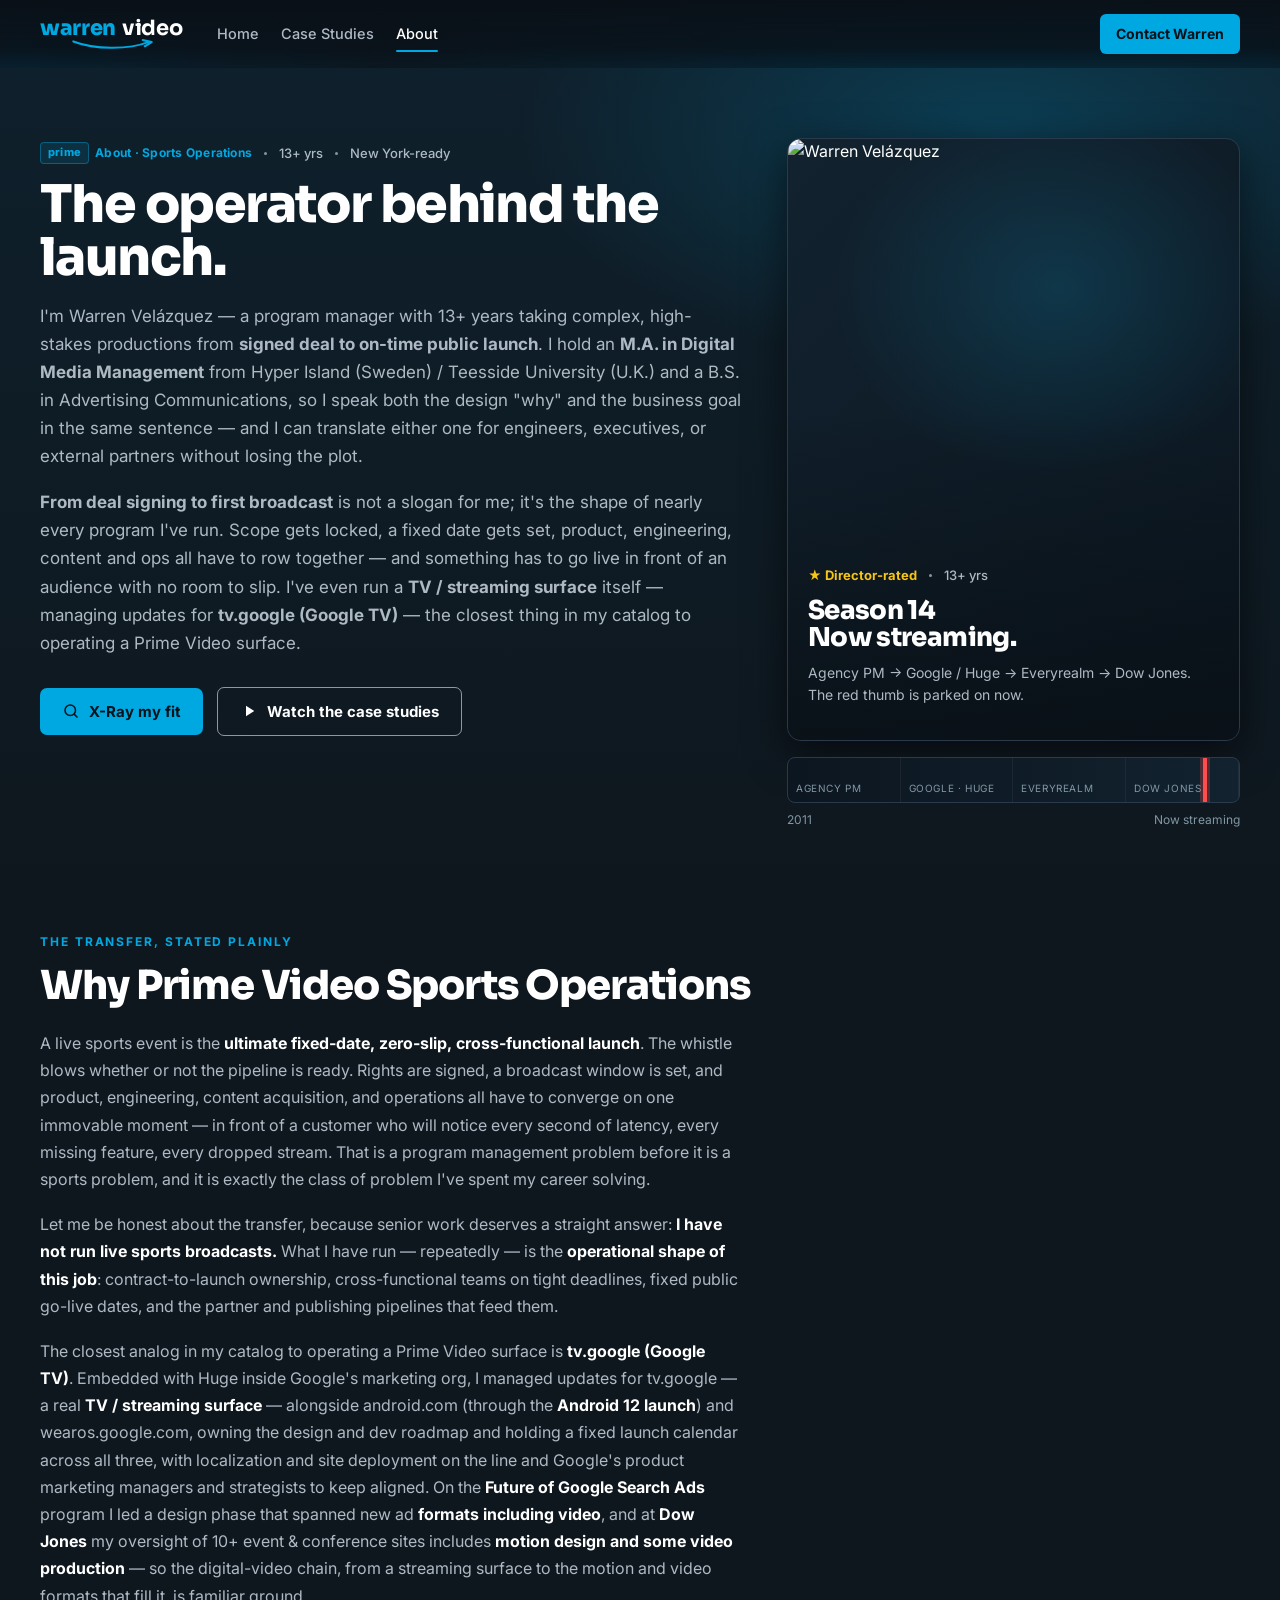
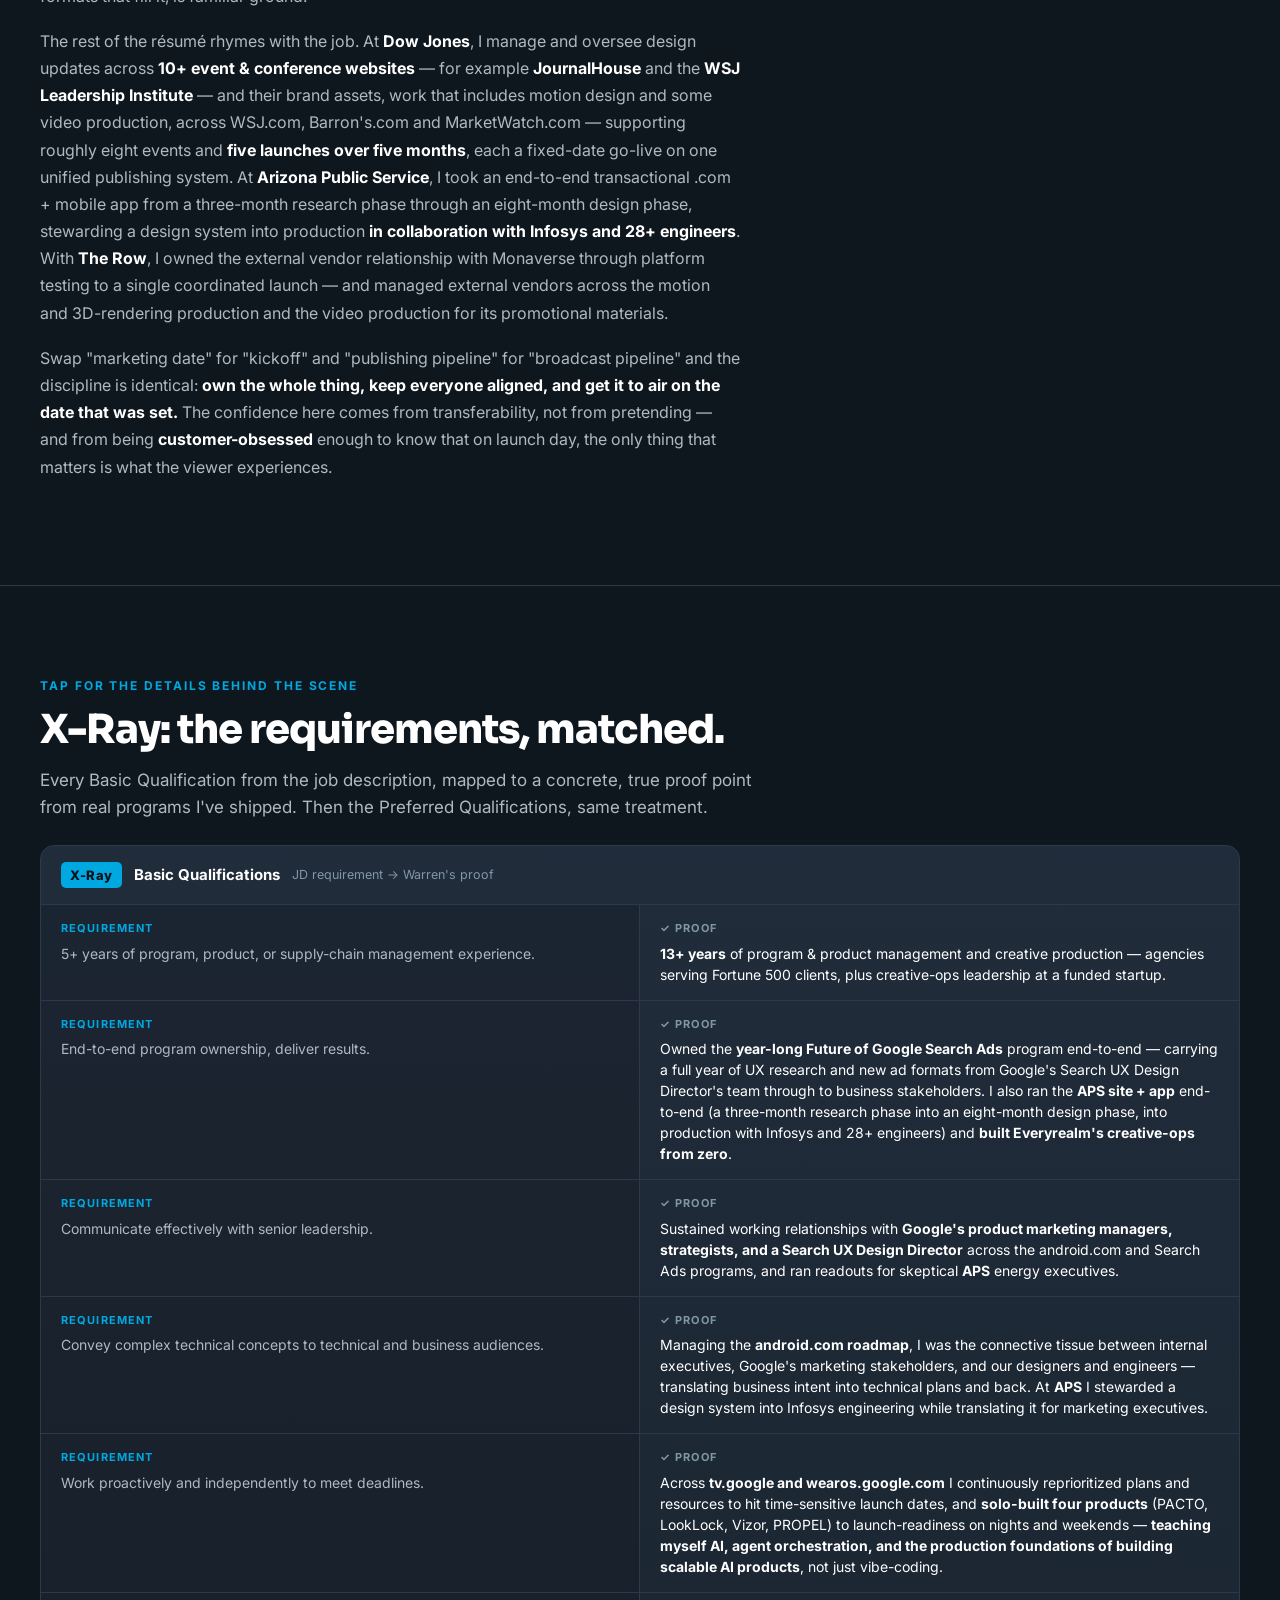
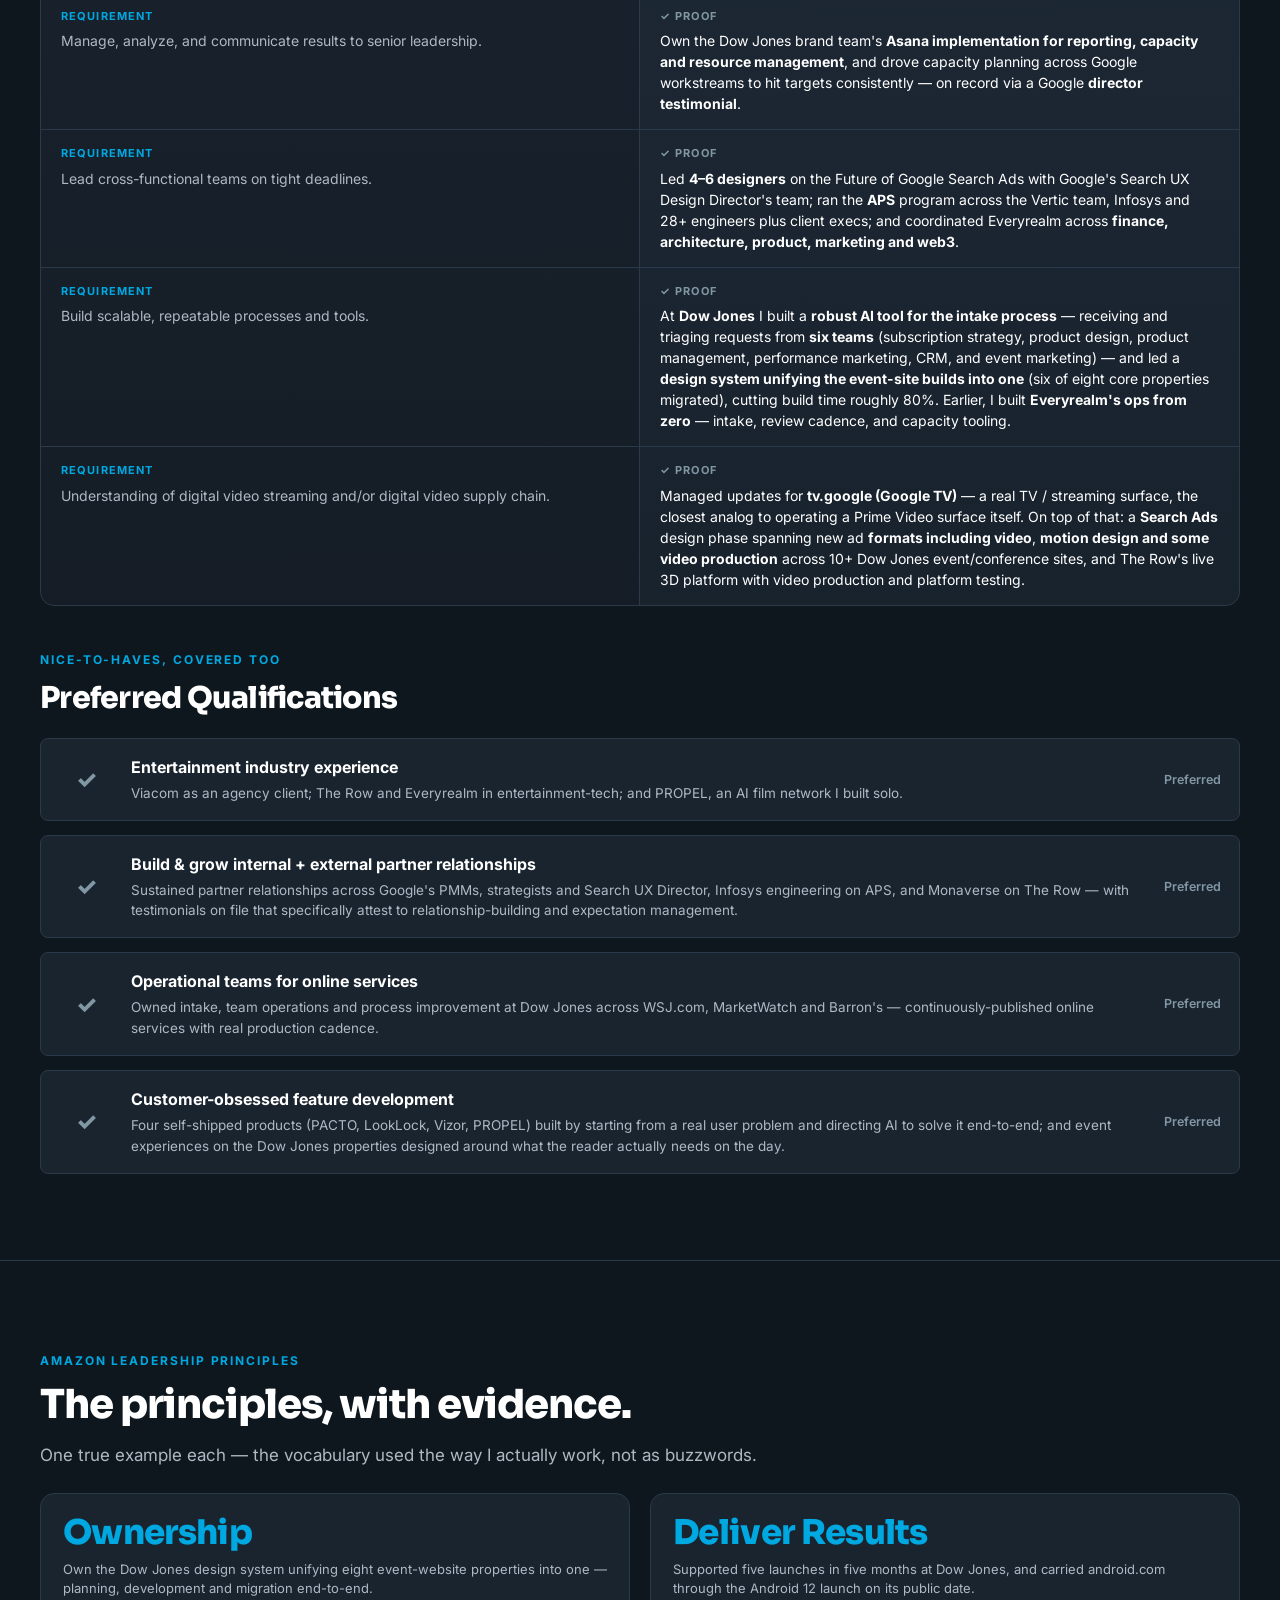
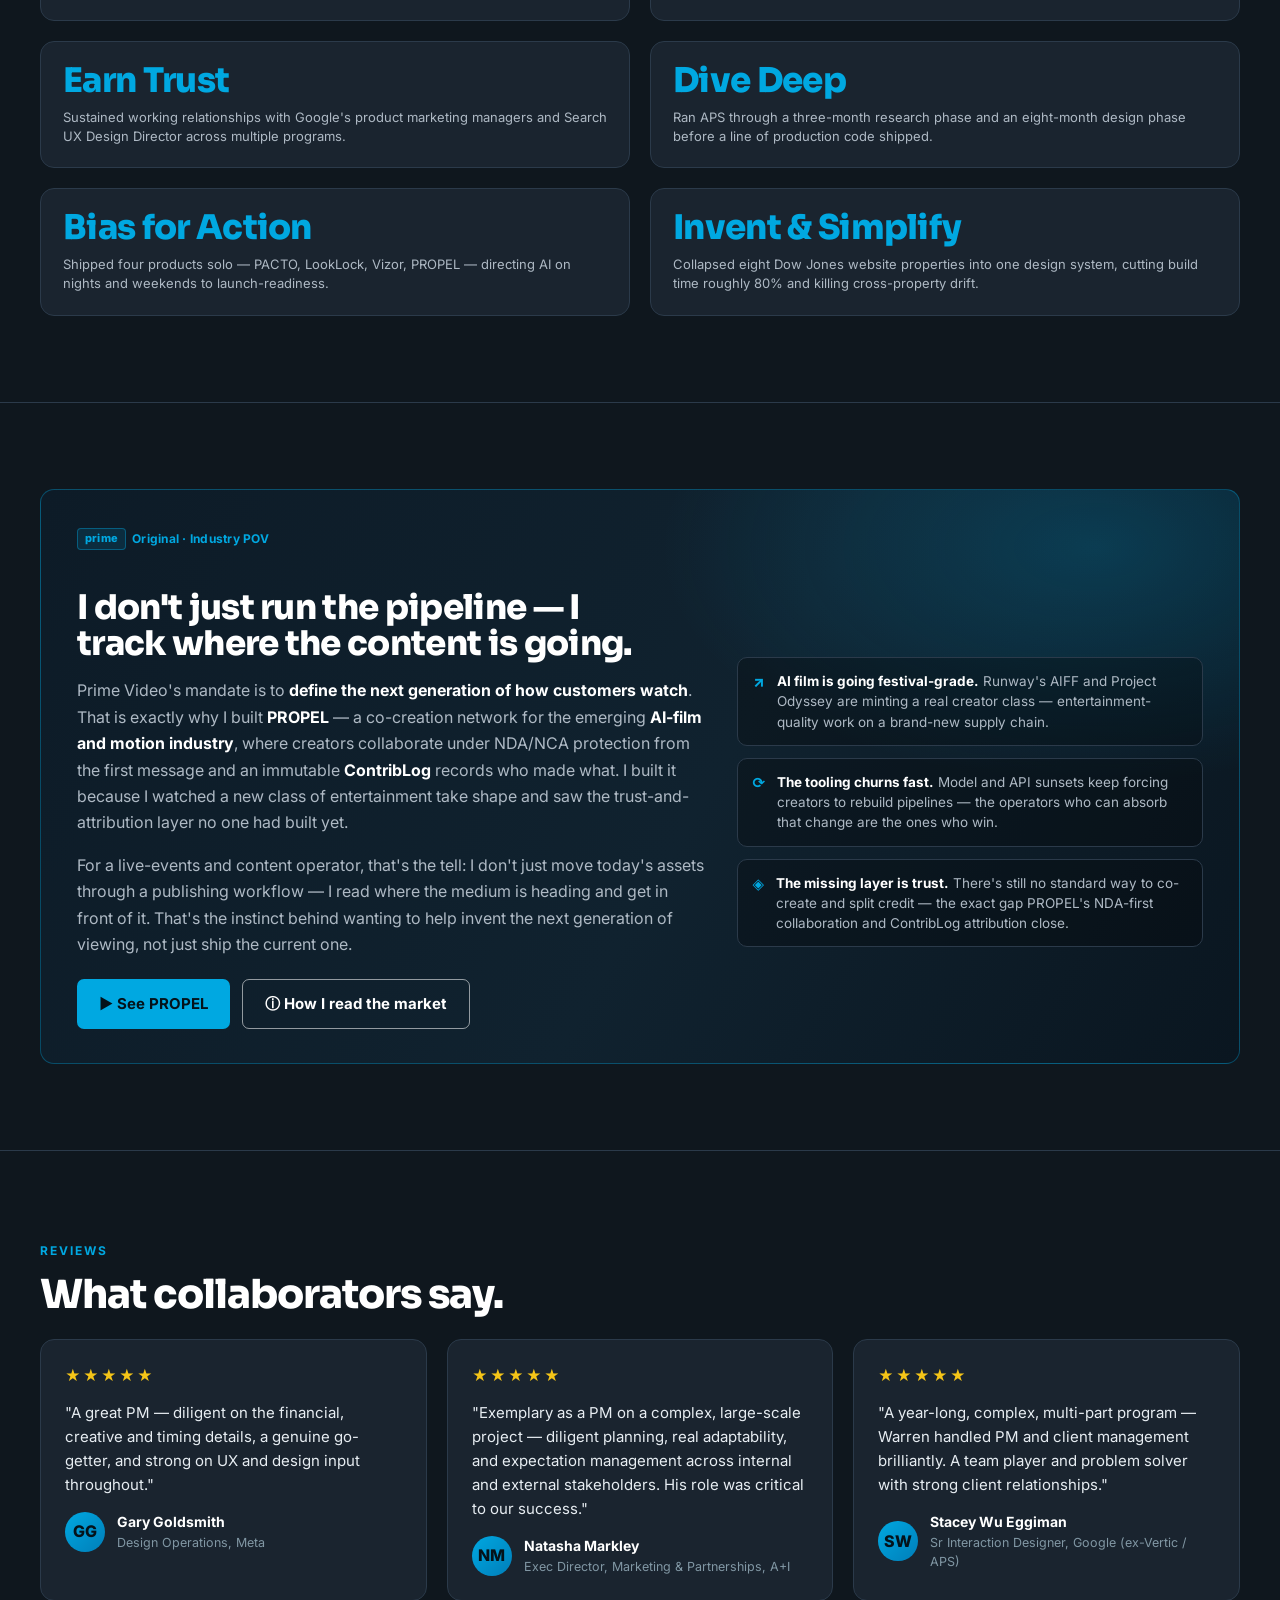
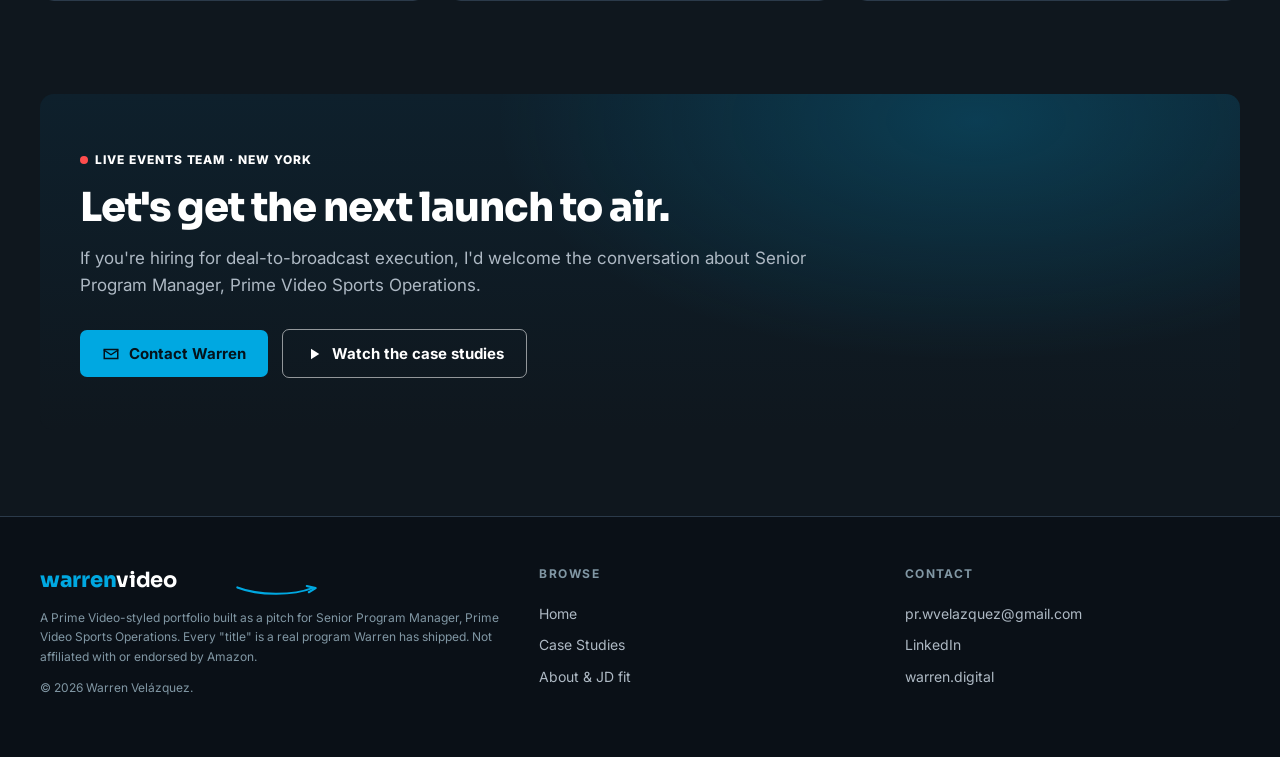
==== about.html @ 45a519ed "Add Prime Video pitch site (index, work, about + styles/app)" ====
<!doctype html>
<html lang="en">
<head>
  <meta charset="utf-8" />
  <meta name="viewport" content="width=device-width, initial-scale=1" />
  <title>About — Warren Velázquez — Prime Video Sports Ops</title>
  <meta name="description" content="Program manager who takes complex launches from signed deal to first broadcast. A Prime Video-styled pitch for Senior Program Manager, Prime Video Sports Operations." />
  <link rel="preconnect" href="https://fonts.googleapis.com" />
  <link rel="preconnect" href="https://fonts.gstatic.com" crossorigin />
  <link href="https://fonts.googleapis.com/css2?family=Inter:wght@400;500;600;700;800&display=swap" rel="stylesheet" />
  <link rel="stylesheet" href="styles.css" />
  <script src="app.js" defer></script>
</head>
<body>

  <header class="pv-nav">
    <div class="pv-nav-inner">
      <a class="pv-logo" href="index.html" aria-label="Warren Velázquez — home">
        <span class="pv-prime">warren</span><span class="pv-badge">video</span>
      </a>
      <nav class="pv-navlinks" aria-label="Primary">
        <a href="index.html">Home</a>
        <a href="work.html">Case Studies</a>
        <a href="about.html">About</a>
      </nav>
      <span class="pv-nav-spacer"></span>
      <a class="pv-nav-cta" href="mailto:pr.wvelazquez@gmail.com?subject=Senior%20Program%20Manager%2C%20Prime%20Video%20Sports%20Operations">Contact Warren</a>
    </div>
  </header>

  <!-- ===================== INTRO / DETAIL HERO ===================== -->
  <section class="pv-detail-hero">
    <div class="pv-wrap">
      <div class="pv-detail-grid">
        <div class="pv-detail pv-reveal">
          <div class="pv-meta">
            <span class="pv-prime-tag">About · Sports Operations</span>
            <span class="dot"></span>
            <span>13+ yrs</span>
            <span class="dot"></span>
            <span>New York-ready</span>
          </div>
          <h1>The operator behind the launch.</h1>
          <p class="lead">
            I'm Warren Velázquez — a program manager with 13+ years taking complex,
            high-stakes productions from <strong>signed deal to on-time public launch</strong>.
            I hold an <strong>M.A. in Digital Media Management</strong> from Hyper Island (Sweden) /
            Teesside University (U.K.) and a B.S. in Advertising Communications, so I speak both the
            design "why" and the business goal in the same sentence — and I can translate
            either one for engineers, executives, or external partners without losing the plot.
          </p>
          <p class="lead">
            <strong>From deal signing to first broadcast</strong> is not a slogan for me;
            it's the shape of nearly every program I've run. Scope gets locked, a fixed date
            gets set, product, engineering, content and ops all have to row together — and
            something has to go live in front of an audience with no room to slip. I've even
            run a <strong>TV / streaming surface</strong> itself — managing updates for
            <strong>tv.google (Google TV)</strong> — the closest thing in my catalog to
            operating a Prime Video surface.
          </p>
          <div class="pv-hero-actions">
            <a class="pv-btn pv-btn-primary" href="#xray">
              <svg class="pv-icon" viewBox="0 0 24 24" fill="none" aria-hidden="true"><circle cx="11" cy="11" r="7" stroke="currentColor" stroke-width="2"/><path d="M20 20l-3.2-3.2" stroke="currentColor" stroke-width="2" stroke-linecap="round"/></svg>
              X-Ray my fit
            </a>
            <a class="pv-btn pv-btn-outline" href="work.html">
              <svg class="pv-icon" viewBox="0 0 24 24" fill="currentColor" aria-hidden="true"><path d="M8 5v14l11-7z"/></svg>
              Watch the case studies
            </a>
          </div>
        </div>

        <aside class="pv-reveal">
          <div class="pv-poster has-img">
            <img src="https://cdn.prod.website-files.com/66aa44dda4157ebd1813f0ff/66c7566111cb64877879835c_warren.jpeg" alt="Warren Velázquez" loading="lazy">
            <div class="glow"></div>
            <div class="cap">
              <div class="pv-meta">
                <span class="pv-rating">★ Director-rated</span>
                <span class="dot"></span>
                <span>13+ yrs</span>
              </div>
              <h2 class="pv-h2" style="font-size:26px;margin-top:10px;">Season 14<br>Now streaming.</h2>
              <p class="pv-lead" style="font-size:14px;margin-top:10px;">
                Agency PM → Google / Huge → Everyrealm → Dow Jones. The red thumb is parked on now.
              </p>
            </div>
          </div>
          <div class="pv-scrubber pv-mt-16">
            <div class="pv-scrubber-track" role="img" aria-label="Career timeline from Agency PM through Google / Huge and Everyrealm to Dow Jones, with the marker parked on now">
              <div class="pv-scrubber-seg" data-label="Agency PM"></div>
              <div class="pv-scrubber-seg" data-label="Google · Huge"></div>
              <div class="pv-scrubber-seg" data-label="Everyrealm"></div>
              <div class="pv-scrubber-seg" data-label="Dow Jones"></div>
              <div class="pv-scrubber-thumb" style="left:92%;"></div>
            </div>
            <div class="pv-scrubber-labels">
              <span>2011</span>
              <span>Now streaming</span>
            </div>
          </div>
        </aside>
      </div>
    </div>
  </section>

  <!-- ===================== WHY PRIME VIDEO SPORTS OPS ===================== -->
  <section class="pv-section">
    <div class="pv-wrap">
      <div class="pv-reveal">
        <span class="pv-kicker">The transfer, stated plainly</span>
        <h2 class="pv-h2">Why Prime Video Sports Operations</h2>
      </div>
      <div class="pv-prose pv-reveal pv-mt-24">
        <p>
          A live sports event is the <strong>ultimate fixed-date, zero-slip, cross-functional launch</strong>.
          The whistle blows whether or not the pipeline is ready. Rights are signed, a broadcast
          window is set, and product, engineering, content acquisition, and operations all have to
          converge on one immovable moment — in front of a customer who will notice every second of
          latency, every missing feature, every dropped stream. That is a program management problem
          before it is a sports problem, and it is exactly the class of problem I've spent my career solving.
        </p>
        <p>
          Let me be honest about the transfer, because senior work deserves a straight answer:
          <strong>I have not run live sports broadcasts.</strong> What I have run — repeatedly — is the
          <strong>operational shape of this job</strong>: contract-to-launch ownership, cross-functional
          teams on tight deadlines, fixed public go-live dates, and the partner and publishing pipelines
          that feed them.
        </p>
        <p>
          The closest analog in my catalog to operating a Prime Video surface is
          <strong>tv.google (Google TV)</strong>. Embedded with Huge inside Google's marketing org, I
          managed updates for tv.google — a real <strong>TV / streaming surface</strong> — alongside
          android.com (through the <strong>Android 12 launch</strong>) and wearos.google.com, owning the
          design and dev roadmap and holding a fixed launch calendar across all three, with localization
          and site deployment on the line and Google's product marketing managers and strategists to keep
          aligned. On the <strong>Future of Google Search Ads</strong> program I led a design phase that
          spanned new ad <strong>formats including video</strong>, and at <strong>Dow Jones</strong> my
          oversight of 10+ event &amp; conference sites includes <strong>motion design and some video
          production</strong> — so the digital-video chain, from a streaming surface to the motion and video
          formats that fill it, is familiar ground.
        </p>
        <p>
          The rest of the résumé rhymes with the job. At <strong>Dow Jones</strong>, I manage and oversee
          design updates across <strong>10+ event &amp; conference websites</strong> — for example
          <strong>JournalHouse</strong> and the <strong>WSJ Leadership Institute</strong> — and their brand
          assets, work that includes motion design and some video production, across WSJ.com, Barron's.com
          and MarketWatch.com — supporting roughly eight events and <strong>five launches over five
          months</strong>, each a fixed-date go-live on one unified publishing system. At
          <strong>Arizona Public Service</strong>, I took an end-to-end transactional .com + mobile app
          from a three-month research phase through an eight-month design phase, stewarding a design system
          into production <strong>in collaboration with Infosys and 28+ engineers</strong>. With
          <strong>The Row</strong>, I owned the external vendor relationship with Monaverse through platform
          testing to a single coordinated launch — and managed external vendors across the motion and
          3D-rendering production and the video production for its promotional materials.
        </p>
        <p>
          Swap "marketing date" for "kickoff" and "publishing pipeline" for "broadcast pipeline" and the
          discipline is identical: <strong>own the whole thing, keep everyone aligned, and get it to air
          on the date that was set.</strong> The confidence here comes from transferability, not from
          pretending — and from being <strong>customer-obsessed</strong> enough to know that on launch
          day, the only thing that matters is what the viewer experiences.
        </p>
      </div>
    </div>
  </section>

  <hr class="pv-divider" />

  <!-- ===================== X-RAY: REQUIREMENTS MATCHED ===================== -->
  <section class="pv-section" id="xray">
    <div class="pv-wrap">
      <div class="pv-reveal">
        <span class="pv-kicker">Tap for the details behind the scene</span>
        <h2 class="pv-h2">X-Ray: the requirements, matched.</h2>
        <p class="pv-lead">
          Every Basic Qualification from the job description, mapped to a concrete, true proof
          point from real programs I've shipped. Then the Preferred Qualifications, same treatment.
        </p>
      </div>

      <div class="pv-xray pv-reveal pv-mt-24">
        <div class="pv-xray-head">
          <span class="pv-xray-logo">X-Ray</span>
          <span class="t">Basic Qualifications</span>
          <span class="s">JD requirement → Warren's proof</span>
        </div>

        <div class="pv-xray-row">
          <div class="pv-xray-req">
            <span class="label">Requirement</span>
            5+ years of program, product, or supply-chain management experience.
          </div>
          <div class="pv-xray-proof">
            <span class="label">✓ Proof</span>
            <strong>13+ years</strong> of program &amp; product management and creative production —
            agencies serving Fortune 500 clients, plus creative-ops leadership at a funded startup.
          </div>
        </div>

        <div class="pv-xray-row">
          <div class="pv-xray-req">
            <span class="label">Requirement</span>
            End-to-end program ownership, deliver results.
          </div>
          <div class="pv-xray-proof">
            <span class="label">✓ Proof</span>
            Owned the <strong>year-long Future of Google Search Ads</strong> program end-to-end — carrying a
            full year of UX research and new ad formats from Google's Search UX Design Director's team
            through to business stakeholders. I also ran the <strong>APS site + app</strong> end-to-end
            (a three-month research phase into an eight-month design phase, into production with Infosys and
            28+ engineers) and <strong>built Everyrealm's creative-ops from zero</strong>.
          </div>
        </div>

        <div class="pv-xray-row">
          <div class="pv-xray-req">
            <span class="label">Requirement</span>
            Communicate effectively with senior leadership.
          </div>
          <div class="pv-xray-proof">
            <span class="label">✓ Proof</span>
            Sustained working relationships with <strong>Google's product marketing managers, strategists,
            and a Search UX Design Director</strong> across the android.com and Search Ads programs, and
            ran readouts for skeptical <strong>APS</strong> energy executives.
          </div>
        </div>

        <div class="pv-xray-row">
          <div class="pv-xray-req">
            <span class="label">Requirement</span>
            Convey complex technical concepts to technical and business audiences.
          </div>
          <div class="pv-xray-proof">
            <span class="label">✓ Proof</span>
            Managing the <strong>android.com roadmap</strong>, I was the connective tissue between internal
            executives, Google's marketing stakeholders, and our designers and engineers — translating
            business intent into technical plans and back. At <strong>APS</strong> I stewarded a design
            system into Infosys engineering while translating it for marketing executives.
          </div>
        </div>

        <div class="pv-xray-row">
          <div class="pv-xray-req">
            <span class="label">Requirement</span>
            Work proactively and independently to meet deadlines.
          </div>
          <div class="pv-xray-proof">
            <span class="label">✓ Proof</span>
            Across <strong>tv.google and wearos.google.com</strong> I continuously reprioritized plans and
            resources to hit time-sensitive launch dates, and <strong>solo-built four products</strong>
            (PACTO, LookLock, Vizor, PROPEL) to launch-readiness on nights and weekends — <strong>teaching
            myself AI, agent orchestration, and the production foundations of building scalable AI
            products</strong>, not just vibe-coding.
          </div>
        </div>

        <div class="pv-xray-row">
          <div class="pv-xray-req">
            <span class="label">Requirement</span>
            Manage, analyze, and communicate results to senior leadership.
          </div>
          <div class="pv-xray-proof">
            <span class="label">✓ Proof</span>
            Own the Dow Jones brand team's <strong>Asana implementation for reporting, capacity and
            resource management</strong>, and drove capacity planning across Google workstreams to hit
            targets consistently — on record via a Google <strong>director testimonial</strong>.
          </div>
        </div>

        <div class="pv-xray-row">
          <div class="pv-xray-req">
            <span class="label">Requirement</span>
            Lead cross-functional teams on tight deadlines.
          </div>
          <div class="pv-xray-proof">
            <span class="label">✓ Proof</span>
            Led <strong>4–6 designers</strong> on the Future of Google Search Ads with Google's Search UX
            Design Director's team; ran the <strong>APS</strong> program across the Vertic team, Infosys
            and 28+ engineers plus client execs; and coordinated Everyrealm across
            <strong>finance, architecture, product, marketing and web3</strong>.
          </div>
        </div>

        <div class="pv-xray-row">
          <div class="pv-xray-req">
            <span class="label">Requirement</span>
            Build scalable, repeatable processes and tools.
          </div>
          <div class="pv-xray-proof">
            <span class="label">✓ Proof</span>
            At <strong>Dow Jones</strong> I built a <strong>robust AI tool for the intake process</strong> —
            receiving and triaging requests from <strong>six teams</strong> (subscription strategy, product
            design, product management, performance marketing, CRM, and event marketing) — and led a
            <strong>design system unifying the event-site builds into one</strong> (six of eight core
            properties migrated), cutting build time roughly 80%. Earlier, I built <strong>Everyrealm's ops
            from zero</strong> — intake, review cadence, and capacity tooling.
          </div>
        </div>

        <div class="pv-xray-row">
          <div class="pv-xray-req">
            <span class="label">Requirement</span>
            Understanding of digital video streaming and/or digital video supply chain.
          </div>
          <div class="pv-xray-proof">
            <span class="label">✓ Proof</span>
            Managed updates for <strong>tv.google (Google TV)</strong> — a real TV / streaming surface, the
            closest analog to operating a Prime Video surface itself. On top of that: a
            <strong>Search Ads</strong> design phase spanning new ad <strong>formats including video</strong>,
            <strong>motion design and some video production</strong> across 10+ Dow Jones event/conference
            sites, and The Row's live 3D platform with video production and platform testing.
          </div>
        </div>
      </div>

      <!-- Preferred Qualifications -->
      <div class="pv-reveal pv-mt-40">
        <span class="pv-kicker">Nice-to-haves, covered too</span>
        <h3 class="pv-h2" style="font-size:clamp(22px,2.6vw,30px);">Preferred Qualifications</h3>
      </div>

      <div class="pv-eps pv-reveal pv-mt-24">
        <div class="pv-ep">
          <div class="num">✓</div>
          <div>
            <div class="t">Entertainment industry experience</div>
            <div class="d">
              Viacom as an agency client; The Row and Everyrealm in entertainment-tech; and PROPEL,
              an AI film network I built solo.
            </div>
          </div>
          <div class="runtime">Preferred</div>
        </div>
        <div class="pv-ep">
          <div class="num">✓</div>
          <div>
            <div class="t">Build &amp; grow internal + external partner relationships</div>
            <div class="d">
              Sustained partner relationships across Google's PMMs, strategists and Search UX Director,
              Infosys engineering on APS, and Monaverse on The Row — with testimonials on file that
              specifically attest to relationship-building and expectation management.
            </div>
          </div>
          <div class="runtime">Preferred</div>
        </div>
        <div class="pv-ep">
          <div class="num">✓</div>
          <div>
            <div class="t">Operational teams for online services</div>
            <div class="d">
              Owned intake, team operations and process improvement at Dow Jones across WSJ.com, MarketWatch
              and Barron's — continuously-published online services with real production cadence.
            </div>
          </div>
          <div class="runtime">Preferred</div>
        </div>
        <div class="pv-ep">
          <div class="num">✓</div>
          <div>
            <div class="t">Customer-obsessed feature development</div>
            <div class="d">
              Four self-shipped products (PACTO, LookLock, Vizor, PROPEL) built by starting from a real
              user problem and directing AI to solve it end-to-end; and event experiences on the Dow Jones
              properties designed around what the reader actually needs on the day.
            </div>
          </div>
          <div class="runtime">Preferred</div>
        </div>
      </div>
    </div>
  </section>

  <hr class="pv-divider" />

  <!-- ===================== LEADERSHIP PRINCIPLES → EVIDENCE ===================== -->
  <section class="pv-section">
    <div class="pv-wrap">
      <div class="pv-reveal">
        <span class="pv-kicker">Amazon Leadership Principles</span>
        <h2 class="pv-h2">The principles, with evidence.</h2>
        <p class="pv-lead">One true example each — the vocabulary used the way I actually work, not as buzzwords.</p>
      </div>

      <div class="pv-grid-2 pv-reveal pv-mt-24">
        <div class="pv-stat">
          <div class="v"><span class="accent">Ownership</span></div>
          <div class="l">Own the Dow Jones design system unifying eight event-website properties into one — planning, development and migration end-to-end.</div>
        </div>
        <div class="pv-stat">
          <div class="v"><span class="accent">Deliver Results</span></div>
          <div class="l">Supported five launches in five months at Dow Jones, and carried android.com through the Android 12 launch on its public date.</div>
        </div>
        <div class="pv-stat">
          <div class="v"><span class="accent">Earn Trust</span></div>
          <div class="l">Sustained working relationships with Google's product marketing managers and Search UX Design Director across multiple programs.</div>
        </div>
        <div class="pv-stat">
          <div class="v"><span class="accent">Dive Deep</span></div>
          <div class="l">Ran APS through a three-month research phase and an eight-month design phase before a line of production code shipped.</div>
        </div>
        <div class="pv-stat">
          <div class="v"><span class="accent">Bias for Action</span></div>
          <div class="l">Shipped four products solo — PACTO, LookLock, Vizor, PROPEL — directing AI on nights and weekends to launch-readiness.</div>
        </div>
        <div class="pv-stat">
          <div class="v"><span class="accent">Invent &amp; Simplify</span></div>
          <div class="l">Collapsed eight Dow Jones website properties into one design system, cutting build time roughly 80% and killing cross-property drift.</div>
        </div>
      </div>
    </div>
  </section>

  <hr class="pv-divider" />

  <!-- ===================== PROPEL — INDUSTRY POV SPOTLIGHT ===================== -->
  <section class="pv-section">
    <div class="pv-wrap pv-reveal">
      <div class="pv-spotlight">
        <span class="pv-prime-tag tag">Original · Industry POV</span>
        <div class="pv-spotlight-grid">
          <div>
            <h3>I don't just run the pipeline — I track where the content is going.</h3>
            <p class="body">
              Prime Video's mandate is to <strong>define the next generation of how customers watch</strong>.
              That is exactly why I built <strong>PROPEL</strong> — a co-creation network for the emerging
              <strong>AI-film and motion industry</strong>, where creators collaborate under NDA/NCA
              protection from the first message and an immutable <strong>ContribLog</strong> records who
              made what. I built it because I watched a new class of entertainment take shape and saw the
              trust-and-attribution layer no one had built yet.
            </p>
            <p class="body">
              For a live-events and content operator, that's the tell: I don't just move today's assets
              through a publishing workflow — I read where the medium is heading and get in front of it.
              That's the instinct behind wanting to help invent the next generation of viewing, not just
              ship the current one.
            </p>
            <div class="pv-xray-cta">
              <a class="pv-btn pv-btn-primary" href="https://www.propel.house" target="_blank" rel="noopener">▶ See PROPEL</a>
              <a class="pv-btn pv-btn-outline" href="work.html">ⓘ How I read the market</a>
            </div>
          </div>
          <div class="pv-signals" aria-label="Signals I'm tracking in AI entertainment">
            <div class="pv-signal">
              <span class="ic" aria-hidden="true">↗</span>
              <span class="tx"><strong>AI film is going festival-grade.</strong> Runway's AIFF and Project Odyssey are minting a real creator class — entertainment-quality work on a brand-new supply chain.</span>
            </div>
            <div class="pv-signal">
              <span class="ic" aria-hidden="true">⟳</span>
              <span class="tx"><strong>The tooling churns fast.</strong> Model and API sunsets keep forcing creators to rebuild pipelines — the operators who can absorb that change are the ones who win.</span>
            </div>
            <div class="pv-signal">
              <span class="ic" aria-hidden="true">◈</span>
              <span class="tx"><strong>The missing layer is trust.</strong> There's still no standard way to co-create and split credit — the exact gap PROPEL's NDA-first collaboration and ContribLog attribution close.</span>
            </div>
          </div>
        </div>
      </div>
    </div>
  </section>

  <hr class="pv-divider" />

  <!-- ===================== REVIEWS ===================== -->
  <section class="pv-section">
    <div class="pv-wrap">
      <div class="pv-reveal">
        <span class="pv-kicker">Reviews</span>
        <h2 class="pv-h2">What collaborators say.</h2>
      </div>

      <div class="pv-grid-3 pv-reveal pv-mt-24">
        <div class="pv-review">
          <div class="stars" aria-label="5 out of 5">★★★★★</div>
          <blockquote>
            "A great PM — diligent on the financial, creative and timing details, a genuine go-getter,
            and strong on UX and design input throughout."
          </blockquote>
          <div class="who">
            <span class="av" aria-hidden="true">GG</span>
            <span>
              <span class="n">Gary Goldsmith</span>
              <span class="r">Design Operations, Meta</span>
            </span>
          </div>
        </div>

        <div class="pv-review">
          <div class="stars" aria-label="5 out of 5">★★★★★</div>
          <blockquote>
            "Exemplary as a PM on a complex, large-scale project — diligent planning, real adaptability,
            and expectation management across internal and external stakeholders. His role was critical to our success."
          </blockquote>
          <div class="who">
            <span class="av" aria-hidden="true">NM</span>
            <span>
              <span class="n">Natasha Markley</span>
              <span class="r">Exec Director, Marketing &amp; Partnerships, A+I</span>
            </span>
          </div>
        </div>

        <div class="pv-review">
          <div class="stars" aria-label="5 out of 5">★★★★★</div>
          <blockquote>
            "A year-long, complex, multi-part program — Warren handled PM and client management brilliantly.
            A team player and problem solver with strong client relationships."
          </blockquote>
          <div class="who">
            <span class="av" aria-hidden="true">SW</span>
            <span>
              <span class="n">Stacey Wu Eggiman</span>
              <span class="r">Sr Interaction Designer, Google (ex-Vertic / APS)</span>
            </span>
          </div>
        </div>
      </div>
    </div>
  </section>

  <!-- ===================== CLOSING CTA ===================== -->
  <section class="pv-section">
    <div class="pv-wrap">
      <div class="pv-detail-hero pv-reveal" style="border-radius:var(--pv-radius-lg);padding:52px 40px;">
        <div style="position:relative;z-index:1;">
          <span class="pv-live-tag">Live Events team · New York</span>
          <h2 class="pv-h2 pv-mt-16">Let's get the next launch to air.</h2>
          <p class="pv-lead">
            If you're hiring for deal-to-broadcast execution, I'd welcome the conversation about
            Senior Program Manager, Prime Video Sports Operations.
          </p>
          <div class="pv-hero-actions">
            <a class="pv-btn pv-btn-primary" href="mailto:pr.wvelazquez@gmail.com?subject=Senior%20Program%20Manager%2C%20Prime%20Video%20Sports%20Operations">
              <svg class="pv-icon" viewBox="0 0 24 24" fill="none" aria-hidden="true"><path d="M3 6h18v12H3z" stroke="currentColor" stroke-width="2"/><path d="M3 7l9 6 9-6" stroke="currentColor" stroke-width="2" stroke-linecap="round" stroke-linejoin="round"/></svg>
              Contact Warren
            </a>
            <a class="pv-btn pv-btn-outline" href="work.html">
              <svg class="pv-icon" viewBox="0 0 24 24" fill="currentColor" aria-hidden="true"><path d="M8 5v14l11-7z"/></svg>
              Watch the case studies
            </a>
          </div>
        </div>
      </div>
    </div>
  </section>

  <!-- ===================== FOOTER ===================== -->
  <footer class="pv-footer">
    <div class="pv-footer-inner">
      <div>
        <a class="pv-logo" href="index.html"><span class="pv-prime">warren</span><span class="pv-badge">video</span></a>
        <p class="fine">A Prime Video-styled portfolio built as a pitch for Senior Program Manager, Prime Video Sports Operations. Every "title" is a real program Warren has shipped. Not affiliated with or endorsed by Amazon.</p>
        <p class="fine">© <span data-year>2026</span> Warren Velázquez.</p>
      </div>
      <div>
        <h4>Browse</h4>
        <a href="index.html">Home</a>
        <a href="work.html">Case Studies</a>
        <a href="about.html">About &amp; JD fit</a>
      </div>
      <div>
        <h4>Contact</h4>
        <a href="mailto:pr.wvelazquez@gmail.com">pr.wvelazquez@gmail.com</a>
        <a href="https://www.linkedin.com/in/w-velazquez/" target="_blank" rel="noopener">LinkedIn</a>
        <a href="https://www.warren.digital" target="_blank" rel="noopener">warren.digital</a>
      </div>
    </div>
  </footer>

</body>
</html>
---- styles.css ----
/* =========================================================================
   prime.warren.digital — Prime Video-themed design system
   A personal site for Warren Velázquez, styled after Amazon Prime Video,
   built as the pitch for: Senior Program Manager, Prime Video Sports Ops.
   Self-contained. No build step. Shared by index.html / work.html / about.html
   ========================================================================= */

/* Display face — a rounded geometric grotesk that echoes Prime Video Sharp;
   body stays Inter (an Amazon Ember stand-in, loaded in each page <head>). */
@import url('https://fonts.googleapis.com/css2?family=Sora:wght@500;600;700;800&display=swap');

:root {
  /* Prime Video core palette */
  --pv-bg:          #0f171e;   /* app background (deep navy-black) */
  --pv-bg-2:        #0a1017;   /* darker gutters */
  --pv-surface:     #1a242f;   /* cards */
  --pv-surface-2:   #232f3e;   /* raised cards / nav */
  --pv-surface-3:   #2b3a4a;   /* hover */
  --pv-line:        #2b3a4a;   /* hairlines */

  --pv-blue:        #00a8e1;   /* Prime signature cyan-blue */
  --pv-blue-hi:     #1ac0f5;   /* hover / bright */
  --pv-blue-deep:   #007eb9;   /* pressed / gradient end */

  --pv-text:        #ffffff;
  --pv-text-2:      #aeb9c4;   /* secondary */
  --pv-text-3:      #8197a4;   /* tertiary / captions */

  --pv-star:        #f5c518;   /* IMDb-style rating gold, used sparingly */
  --pv-live:        #ff4d4d;   /* LIVE badge red */

  --pv-radius:      8px;
  --pv-radius-lg:   14px;
  --pv-shadow:      0 12px 40px rgba(0,0,0,.55);
  --pv-shadow-card: 0 6px 22px rgba(0,0,0,.45);

  --pv-maxw:        1360px;
  --pv-ease:        cubic-bezier(.16,.84,.44,1);

  --pv-display:     "Sora", "Amazon Ember", Inter, system-ui, sans-serif;
}

/* Prime Video-style display typography on all major headings */
.pv-hero h1, .pv-h2, .pv-detail h1, .pv-modal-hero h2,
.pv-row-title, .pv-stat .v, .pv-logo { font-family: var(--pv-display); }

* { box-sizing: border-box; }

html { scroll-behavior: smooth; -webkit-text-size-adjust: 100%; }

body {
  margin: 0;
  background: var(--pv-bg);
  color: var(--pv-text);
  font-family: "Amazon Ember", Inter, "Helvetica Neue", Arial, system-ui, sans-serif;
  font-size: 16px;
  line-height: 1.55;
  -webkit-font-smoothing: antialiased;
  text-rendering: optimizeLegibility;
  overflow-x: hidden;
}

img { max-width: 100%; display: block; }
a { color: inherit; text-decoration: none; }

::selection { background: var(--pv-blue); color: #04121a; }

/* subtle ambient gradient wash, like the Prime Video app backdrop */
body::before {
  content: "";
  position: fixed; inset: 0;
  background:
    radial-gradient(1200px 600px at 80% -10%, rgba(0,168,225,.16), transparent 60%),
    radial-gradient(1000px 700px at -10% 10%, rgba(0,126,185,.12), transparent 55%);
  pointer-events: none;
  z-index: 0;
}

/* =====================  LAYOUT  ===================== */
.pv-wrap { max-width: var(--pv-maxw); margin: 0 auto; padding: 0 40px; position: relative; z-index: 1; }
.pv-section { padding: 46px 0; position: relative; z-index: 1; }
@media (max-width: 720px){ .pv-wrap { padding: 0 18px; } }

/* =====================  TOP NAV  ===================== */
.pv-nav {
  position: sticky; top: 0; z-index: 60;
  background: linear-gradient(180deg, rgba(10,16,23,.96) 0%, rgba(10,16,23,.72) 70%, rgba(10,16,23,0) 100%);
  backdrop-filter: saturate(140%) blur(6px);
}
.pv-nav-inner {
  max-width: var(--pv-maxw); margin: 0 auto;
  display: flex; align-items: center; gap: 26px;
  padding: 14px 40px;
}
@media (max-width: 720px){ .pv-nav-inner { padding: 12px 18px; gap: 16px; } }

/* Wordmark mirrors the real Prime Video lockup: lowercase, the lead word in
   Prime-blue, the second in white, with the Amazon "smile" arrow underlining it. */
.pv-logo {
  display: inline-flex; align-items: baseline; gap: 6px; position: relative;
  font-weight: 800; letter-spacing: -.02em; padding-bottom: 11px; line-height: 1;
}
.pv-logo .pv-prime { color: var(--pv-blue); font-size: 21px; text-transform: lowercase; }
.pv-logo .pv-badge { color: var(--pv-text); font-size: 21px; font-weight: 700; text-transform: lowercase; }
/* the Amazon smile-arrow swoosh under the full wordmark */
.pv-logo::after {
  content: ""; position: absolute; left: 1px; right: -2px; bottom: 1px; height: 11px;
  background: no-repeat center/contain
    url("data:image/svg+xml,%3Csvg xmlns='http://www.w3.org/2000/svg' viewBox='0 0 120 16'%3E%3Cpath d='M3 5 C 34 17, 84 17, 112 6' fill='none' stroke='%2300A8E1' stroke-width='3' stroke-linecap='round'/%3E%3Cpath d='M104 3 L117 6 L107 12' fill='none' stroke='%2300A8E1' stroke-width='3' stroke-linecap='round' stroke-linejoin='round'/%3E%3C/svg%3E");
}
.pv-logo .pv-smile { display: none; }
.pv-navlinks { display: flex; align-items: center; gap: 22px; margin-left: 8px; }
.pv-navlinks a {
  font-size: 14.5px; color: var(--pv-text-2); font-weight: 500;
  transition: color .2s var(--pv-ease); position: relative; padding: 4px 0;
}
.pv-navlinks a:hover, .pv-navlinks a[aria-current="page"] { color: var(--pv-text); }
.pv-navlinks a[aria-current="page"]::after {
  content: ""; position: absolute; left: 0; right: 0; bottom: -3px; height: 2px;
  background: var(--pv-blue); border-radius: 2px;
}
.pv-nav-spacer { flex: 1; }
.pv-nav-cta {
  background: var(--pv-blue); color: #04121a; font-weight: 700; font-size: 14px;
  padding: 9px 16px; border-radius: 6px; transition: background .2s var(--pv-ease), transform .2s var(--pv-ease);
  white-space: nowrap;
}
.pv-nav-cta:hover { background: var(--pv-blue-hi); transform: translateY(-1px); }
@media (max-width: 860px){ .pv-navlinks { display: none; } }

/* =====================  BADGES / PILLS  ===================== */
.pv-prime-tag {
  display: inline-flex; align-items: center; gap: 6px;
  font-size: 12px; font-weight: 700; letter-spacing: .02em;
  color: var(--pv-blue);
}
.pv-prime-tag::before {
  content: "prime"; font-weight: 800; color: var(--pv-blue);
  background: rgba(0,168,225,.12); border: 1px solid rgba(0,168,225,.4);
  padding: 1px 7px 2px; border-radius: 4px; font-size: 11px; text-transform: lowercase;
}
.pv-live-tag {
  display: inline-flex; align-items: center; gap: 7px;
  font-size: 12px; font-weight: 800; letter-spacing: .08em; text-transform: uppercase;
  color: #fff;
}
.pv-live-tag::before {
  content: ""; width: 8px; height: 8px; border-radius: 50%;
  background: var(--pv-live); box-shadow: 0 0 0 0 rgba(255,77,77,.6);
  animation: pv-pulse 1.8s infinite;
}
@keyframes pv-pulse { 0%{box-shadow:0 0 0 0 rgba(255,77,77,.55)} 70%{box-shadow:0 0 0 8px rgba(255,77,77,0)} 100%{box-shadow:0 0 0 0 rgba(255,77,77,0)} }

.pv-pill {
  display: inline-flex; align-items: center; gap: 6px;
  font-size: 12px; color: var(--pv-text-2); font-weight: 600;
  background: rgba(255,255,255,.06); border: 1px solid var(--pv-line);
  padding: 5px 11px; border-radius: 999px;
}
.pv-meta {
  display: inline-flex; align-items: center; gap: 12px;
  font-size: 13px; color: var(--pv-text-2); font-weight: 500; flex-wrap: wrap;
}
.pv-meta .dot { width: 3px; height: 3px; border-radius: 50%; background: var(--pv-text-3); }
.pv-rating { color: var(--pv-star); font-weight: 700; }

/* =====================  BUTTONS  ===================== */
.pv-btn {
  display: inline-flex; align-items: center; justify-content: center; gap: 9px;
  font-weight: 700; font-size: 15px; padding: 12px 22px; border-radius: 7px;
  cursor: pointer; border: 0; transition: background .2s var(--pv-ease), transform .15s var(--pv-ease), color .2s var(--pv-ease);
  white-space: nowrap;
}
.pv-btn-primary { background: var(--pv-blue); color: #04121a; }
.pv-btn-primary:hover { background: var(--pv-blue-hi); transform: translateY(-1px); }
.pv-btn-ghost { background: rgba(255,255,255,.14); color: #fff; backdrop-filter: blur(4px); }
.pv-btn-ghost:hover { background: rgba(255,255,255,.24); }
.pv-btn-outline { background: transparent; color: #fff; border: 1.5px solid rgba(255,255,255,.55); }
.pv-btn-outline:hover { border-color: #fff; background: rgba(255,255,255,.08); }
.pv-icon { width: 18px; height: 18px; flex: none; }
.pv-circle-btn {
  width: 42px; height: 42px; border-radius: 50%; display: inline-flex; align-items: center; justify-content: center;
  border: 1.5px solid rgba(255,255,255,.5); background: rgba(0,0,0,.25); color: #fff; cursor: pointer;
  transition: border-color .2s, background .2s;
}
.pv-circle-btn:hover { border-color: #fff; background: rgba(255,255,255,.12); }

/* =====================  HERO / BILLBOARD  ===================== */
.pv-hero { position: relative; min-height: 82vh; display: flex; align-items: flex-end; overflow: hidden; }
.pv-hero-bg { position: absolute; inset: 0; z-index: 0; }
.pv-hero-bg::after {
  content: ""; position: absolute; inset: 0;
  background:
    linear-gradient(90deg, rgba(15,23,30,.96) 0%, rgba(15,23,30,.72) 34%, rgba(15,23,30,.15) 70%, rgba(15,23,30,.5) 100%),
    linear-gradient(0deg, var(--pv-bg) 2%, rgba(15,23,30,.1) 40%);
}
.pv-hero-art {
  position: absolute; inset: 0;
  background:
    radial-gradient(900px 500px at 72% 32%, rgba(0,168,225,.35), transparent 60%),
    radial-gradient(700px 700px at 88% 80%, rgba(0,126,185,.28), transparent 62%),
    linear-gradient(120deg, #0b1a26 0%, #0f2536 45%, #0a1620 100%);
}
.pv-hero-inner { position: relative; z-index: 2; max-width: var(--pv-maxw); margin: 0 auto; padding: 0 40px 68px; width: 100%; }
.pv-hero-eyebrow { display:flex; align-items:center; gap:14px; margin-bottom: 18px; }
.pv-hero h1 {
  font-size: clamp(38px, 6.4vw, 82px); line-height: .98; letter-spacing: -.03em;
  font-weight: 800; margin: 0 0 4px; max-width: 16ch; text-shadow: 0 2px 30px rgba(0,0,0,.5);
}
.pv-hero .pv-tagline { font-size: clamp(18px, 2.1vw, 25px); color: #dfe7ee; font-weight: 600; margin: 12px 0 0; max-width: 30ch; }
.pv-hero .pv-synopsis { font-size: 16.5px; color: var(--pv-text-2); max-width: 62ch; margin: 20px 0 0; line-height: 1.6; }
.pv-hero-actions { display: flex; align-items: center; gap: 14px; margin-top: 30px; flex-wrap: wrap; }
@media (max-width: 720px){ .pv-hero { min-height: 76vh; } .pv-hero-inner, .pv-hero-bg::after { } .pv-hero-inner { padding: 0 18px 40px; } }

/* =====================  HERO PORTRAIT (Netflix-style, half-hidden right)  ===================== */
.pv-hero-portrait {
  position: absolute; top: 0; right: 0; bottom: 0; width: 46%; z-index: 1;
  overflow: hidden; pointer-events: none;
}
.pv-hero-portrait img {
  position: absolute; inset: 0; width: 100%; height: 100%;
  object-fit: cover; object-position: 62% 20%;
  filter: saturate(1.05) contrast(1.02);
}
/* dissolve the portrait's left + bottom edges into the billboard.
   Keep the left ~44% strongly darkened so hero copy stays legible. */
.pv-hero-portrait::after {
  content: ""; position: absolute; inset: 0;
  background:
    linear-gradient(90deg, var(--pv-bg) 20%, rgba(15,23,30,.82) 44%, rgba(15,23,30,.18) 74%, rgba(15,23,30,.42) 100%),
    linear-gradient(0deg, var(--pv-bg) 3%, rgba(15,23,30,0) 44%),
    radial-gradient(60% 55% at 74% 28%, rgba(0,168,225,.16), transparent 70%);
}
.pv-hero-copy { position: relative; z-index: 2; max-width: 620px; }
.pv-hero-copy .pv-synopsis { max-width: 560px; }
/* below 1024px the portrait moves fully behind the copy with a heavy scrim */
@media (max-width: 1024px){
  .pv-hero-portrait { width: 100%; }
  .pv-hero-portrait img { object-position: 62% 16%; opacity: .7; }
  .pv-hero-portrait::after {
    background:
      linear-gradient(0deg, var(--pv-bg) 16%, rgba(15,23,30,.6) 54%, rgba(15,23,30,.84) 100%),
      linear-gradient(90deg, rgba(15,23,30,.82), rgba(15,23,30,.42));
  }
  .pv-hero-copy, .pv-hero-copy .pv-synopsis { max-width: 100%; }
}

/* =====================  X-RAY FEATURE BAND (surfaced, not buried)  ===================== */
.pv-xray-feature { background: linear-gradient(180deg, rgba(0,168,225,.05), transparent 60%); }
.pv-xray-cta { display: flex; gap: 12px; flex-wrap: wrap; margin-top: 22px; }
.pv-xray-hint {
  display: inline-flex; align-items: center; gap: 8px; font-size: 12.5px; font-weight: 700;
  color: var(--pv-blue); text-transform: uppercase; letter-spacing: .1em;
}
.pv-xray-hint::before { content: "◉"; font-size: 12px; }

/* =====================  PROPEL / INDUSTRY-POV SPOTLIGHT  ===================== */
.pv-spotlight {
  position: relative; overflow: hidden; border-radius: var(--pv-radius-lg);
  border: 1px solid rgba(0,168,225,.35);
  background:
    radial-gradient(700px 380px at 88% 10%, rgba(0,168,225,.22), transparent 62%),
    linear-gradient(120deg, #0d1b27 0%, #10222f 55%, #0a1620 100%);
  padding: 34px 36px;
}
.pv-spotlight .tag { display: inline-flex; }
.pv-spotlight h3 { font-family: var(--pv-display); font-size: clamp(24px,3vw,34px); font-weight: 800; letter-spacing: -.02em; margin: 14px 0 0; line-height: 1.05; max-width: 22ch; }
.pv-spotlight .body { color: var(--pv-text-2); font-size: 16px; line-height: 1.65; margin-top: 16px; max-width: 66ch; }
.pv-spotlight .body strong { color: #fff; }
.pv-spotlight-grid { display: grid; grid-template-columns: 1.35fr 1fr; gap: 30px; align-items: center; margin-top: 26px; }
@media (max-width: 860px){ .pv-spotlight-grid { grid-template-columns: 1fr; gap: 20px; } .pv-spotlight { padding: 26px 20px; } }
.pv-signals { display: flex; flex-direction: column; gap: 12px; }
.pv-signal { display: grid; grid-template-columns: auto 1fr; gap: 12px; align-items: start; background: rgba(0,0,0,.28); border: 1px solid var(--pv-line); border-radius: 10px; padding: 13px 15px; }
.pv-signal .ic { color: var(--pv-blue); font-weight: 800; font-size: 15px; line-height: 1.4; }
.pv-signal .tx { font-size: 13.5px; color: var(--pv-text-2); line-height: 1.5; }
.pv-signal .tx strong { color: #fff; }

/* =====================  ROWS / CAROUSELS  ===================== */
.pv-row { margin: 40px 0; }
.pv-row-head { display: flex; align-items: baseline; justify-content: space-between; margin: 0 0 16px; }
.pv-row-title { font-size: 21px; font-weight: 700; letter-spacing: -.01em; }
.pv-row-title .accent { color: var(--pv-blue); }
.pv-row-sub { font-size: 13.5px; color: var(--pv-text-3); }
.pv-row-scroll {
  display: grid; grid-auto-flow: column; grid-auto-columns: 348px;
  gap: 20px; overflow-x: auto; scroll-snap-type: x proximity;
  padding: 6px 4px 20px; scrollbar-width: thin; scrollbar-color: var(--pv-surface-3) transparent;
}
.pv-row-scroll::-webkit-scrollbar { height: 8px; }
.pv-row-scroll::-webkit-scrollbar-thumb { background: var(--pv-surface-3); border-radius: 8px; }
.pv-row-scroll::-webkit-scrollbar-track { background: transparent; }
@media (max-width: 720px){ .pv-row-scroll { grid-auto-columns: 84%; } }

/* JS wraps each row in .pv-row-viewport and injects prev/next arrows + edge fades */
.pv-row-viewport { position: relative; }
.pv-row-arrow {
  position: absolute; top: 0; bottom: 22px; width: 62px; z-index: 6;
  display: flex; align-items: center; justify-content: center;
  border: 0; cursor: pointer; color: #fff; font-size: 30px; font-weight: 700;
  opacity: 0; pointer-events: none; transition: opacity .2s var(--pv-ease);
}
.pv-row-arrow .chev {
  display: flex; align-items: center; justify-content: center;
  width: 42px; height: 42px; border-radius: 50%;
  background: rgba(20,32,44,.9); border: 1px solid var(--pv-line); box-shadow: var(--pv-shadow-card);
  transition: background .2s, transform .2s, border-color .2s;
}
.pv-row-arrow:hover .chev { background: var(--pv-blue); color: #04121a; border-color: var(--pv-blue); transform: scale(1.06); }
.pv-row-arrow.prev { left: 0; justify-content: flex-start; padding-left: 2px; background: linear-gradient(90deg, var(--pv-bg) 12%, rgba(15,23,30,.4) 60%, transparent); }
.pv-row-arrow.next { right: 0; justify-content: flex-end; padding-right: 2px; background: linear-gradient(270deg, var(--pv-bg) 12%, rgba(15,23,30,.4) 60%, transparent); }
.pv-row-viewport.scrollable .pv-row-arrow { opacity: 1; pointer-events: auto; }
.pv-row-viewport.at-start .pv-row-arrow.prev,
.pv-row-viewport.at-end .pv-row-arrow.next { opacity: 0; pointer-events: none; }
@media (hover: none){ .pv-row-arrow { display: none; } }

/* a "scroll →" affordance in the row head, shown only when the row overflows */
.pv-row-scrollcue {
  display: none; align-items: center; gap: 7px; font-size: 12px; font-weight: 700;
  color: var(--pv-text-3); text-transform: uppercase; letter-spacing: .1em; white-space: nowrap;
}
.pv-row-scrollcue .arrow { color: var(--pv-blue); font-size: 15px; animation: pv-nudge 1.6s var(--pv-ease) infinite; }
@keyframes pv-nudge { 0%,100%{ transform: translateX(0); } 50%{ transform: translateX(4px); } }
.pv-row-scrollcue.show { display: inline-flex; }

/* content card (a "title") */
.pv-card {
  scroll-snap-align: start; position: relative; border-radius: var(--pv-radius-lg);
  overflow: hidden; background: var(--pv-surface); border: 1px solid var(--pv-line);
  transition: transform .28s var(--pv-ease), box-shadow .28s var(--pv-ease), border-color .28s var(--pv-ease);
  display: flex; flex-direction: column; min-height: 100%;
}
.pv-card:hover { transform: translateY(-6px) scale(1.012); box-shadow: var(--pv-shadow-card); border-color: rgba(0,168,225,.5); }
.pv-card-art {
  aspect-ratio: 16/9; position: relative; overflow: hidden;
  background: linear-gradient(135deg, #12222f, #0c1720);
}
.pv-card-art .glow {
  position: absolute; inset: 0; z-index: 1;
  background: radial-gradient(420px 220px at 70% 20%, rgba(0,168,225,.28), transparent 60%);
}
/* real artwork fills the card key-art; a bottom scrim keeps text/badges legible */
.pv-card-art img, .pv-poster img {
  position: absolute; inset: 0; z-index: 0;
  width: 100%; height: 100%; object-fit: cover; display: block;
}
.pv-card-art.has-img::after {
  content: ""; position: absolute; inset: 0; z-index: 1; pointer-events: none;
  background: linear-gradient(180deg, rgba(9,15,20,.05) 40%, rgba(9,15,20,.55) 100%);
}
.pv-card-art.has-img .glow { opacity: .55; mix-blend-mode: screen; }
.pv-poster.has-img .glow { opacity: .5; mix-blend-mode: screen; z-index: 1; }
.pv-poster.has-img .cap { z-index: 2; }
.pv-poster.has-img::after {
  content: ""; position: absolute; inset: 0; z-index: 1; pointer-events: none;
  background: linear-gradient(180deg, rgba(9,15,20,0) 45%, rgba(9,15,20,.75) 100%);
}
.pv-card-art .pv-topbadge { position: absolute; top: 12px; left: 12px; z-index: 2; }
.pv-card-art .pv-playhint {
  position: absolute; inset: 0; display: flex; align-items: center; justify-content: center;
  opacity: 0; transition: opacity .25s var(--pv-ease); z-index: 2;
}
.pv-card:hover .pv-playhint { opacity: 1; }
.pv-card-art .pv-playhint .disc {
  width: 54px; height: 54px; border-radius: 50%; background: rgba(0,168,225,.92);
  display: flex; align-items: center; justify-content: center; color: #04121a; box-shadow: 0 8px 24px rgba(0,0,0,.4);
}
.pv-card-body { padding: 16px 17px 18px; display: flex; flex-direction: column; gap: 9px; flex: 1; }
.pv-card-kicker { font-size: 11.5px; text-transform: uppercase; letter-spacing: .12em; color: var(--pv-blue); font-weight: 700; }
.pv-card-title { font-size: 17.5px; font-weight: 700; line-height: 1.2; letter-spacing: -.01em; }
.pv-card-desc { font-size: 13.5px; color: var(--pv-text-2); line-height: 1.5; flex: 1; }
.pv-card-foot { display: flex; align-items: center; gap: 10px; margin-top: 4px; flex-wrap: wrap; }

/* watch-progress bar (Prime "continue watching" motif) */
.pv-progress { height: 4px; background: rgba(255,255,255,.14); border-radius: 4px; overflow: hidden; }
.pv-progress > span { display: block; height: 100%; background: var(--pv-blue); border-radius: 4px; }

/* =====================  X-RAY PANEL  ===================== */
/* Prime Video's "X-Ray" = tap for the details behind the scene. Here it maps
   each project/skill to the exact JD requirement it satisfies. */
.pv-xray {
  background: linear-gradient(180deg, rgba(35,47,62,.9), rgba(26,36,47,.9));
  border: 1px solid var(--pv-line); border-radius: var(--pv-radius-lg);
  overflow: hidden;
}
.pv-xray-head {
  display: flex; align-items: center; gap: 12px; padding: 16px 20px;
  border-bottom: 1px solid var(--pv-line);
}
.pv-xray-logo {
  font-weight: 800; letter-spacing: .04em; font-size: 13px; color: #04121a;
  background: var(--pv-blue); padding: 3px 9px; border-radius: 5px;
}
.pv-xray-head .t { font-weight: 700; font-size: 15px; }
.pv-xray-head .s { font-size: 12.5px; color: var(--pv-text-3); }
.pv-xray-row {
  display: grid; grid-template-columns: 1fr 1fr; gap: 0;
  border-bottom: 1px solid var(--pv-line);
}
.pv-xray-row:last-child { border-bottom: 0; }
.pv-xray-req, .pv-xray-proof { padding: 15px 20px; font-size: 14px; line-height: 1.5; }
.pv-xray-req {
  color: var(--pv-text-2); border-right: 1px solid var(--pv-line);
  background: rgba(0,0,0,.15);
}
.pv-xray-req .label { display: block; font-size: 11px; text-transform: uppercase; letter-spacing: .1em; color: var(--pv-blue); font-weight: 700; margin-bottom: 6px; }
.pv-xray-proof .label { display: block; font-size: 11px; text-transform: uppercase; letter-spacing: .1em; color: var(--pv-text-3); font-weight: 700; margin-bottom: 6px; }
.pv-xray-proof strong { color: #fff; font-weight: 700; }
@media (max-width: 720px){
  .pv-xray-row { grid-template-columns: 1fr; }
  .pv-xray-req { border-right: 0; border-bottom: 1px solid var(--pv-line); }
}

/* =====================  DETAIL / TITLE PAGE  ===================== */
.pv-detail-hero { position: relative; padding: 70px 0 48px; overflow: hidden; }
.pv-detail-hero::before {
  content:""; position:absolute; inset:0; z-index:0;
  background:
    radial-gradient(800px 400px at 78% 8%, rgba(0,168,225,.22), transparent 60%),
    linear-gradient(180deg, #0e202c, var(--pv-bg));
}
.pv-detail-grid { position: relative; z-index: 1; display: grid; grid-template-columns: 1.55fr 1fr; gap: 46px; align-items: start; }
@media (max-width: 900px){ .pv-detail-grid { grid-template-columns: 1fr; gap: 26px; } }
.pv-detail h1 { font-size: clamp(30px, 4.4vw, 52px); line-height: 1.02; letter-spacing: -.03em; font-weight: 800; margin: 14px 0 0; }
.pv-detail .lead { font-size: 17px; color: var(--pv-text-2); margin-top: 18px; line-height: 1.65; }

/* poster / key-art block */
.pv-poster {
  border-radius: var(--pv-radius-lg); overflow: hidden; border: 1px solid var(--pv-line);
  background: linear-gradient(135deg, #12222f, #0b1620); aspect-ratio: 3/4;
  position: relative; box-shadow: var(--pv-shadow);
}
.pv-poster .glow { position:absolute; inset:0; background: radial-gradient(360px 300px at 60% 25%, rgba(0,168,225,.34), transparent 62%); }
.pv-poster .cap { position: absolute; left: 0; right: 0; bottom: 0; padding: 20px; }

/* generic content prose block */
.pv-prose { max-width: 70ch; }
.pv-prose p { color: var(--pv-text-2); font-size: 16px; line-height: 1.7; margin: 0 0 18px; }
.pv-prose h2 { font-size: 26px; font-weight: 800; letter-spacing: -.02em; margin: 40px 0 14px; }
.pv-prose h3 { font-size: 19px; font-weight: 700; margin: 26px 0 10px; }
.pv-prose strong { color: #fff; }

/* =====================  EPISODE / STEP LIST  ===================== */
.pv-eps { display: flex; flex-direction: column; gap: 14px; }
.pv-ep {
  display: grid; grid-template-columns: 54px 1fr auto; gap: 18px; align-items: center;
  background: var(--pv-surface); border: 1px solid var(--pv-line); border-radius: var(--pv-radius);
  padding: 16px 18px; transition: border-color .2s, background .2s;
}
.pv-ep:hover { border-color: rgba(0,168,225,.5); background: var(--pv-surface-2); }
.pv-ep .num { font-size: 24px; font-weight: 800; color: var(--pv-text-3); text-align: center; }
.pv-ep .t { font-weight: 700; font-size: 16px; }
.pv-ep .d { font-size: 13.5px; color: var(--pv-text-2); margin-top: 3px; }
.pv-ep .runtime { font-size: 12.5px; color: var(--pv-text-3); font-weight: 600; }
@media (max-width: 720px){ .pv-ep { grid-template-columns: 40px 1fr; } .pv-ep .runtime { display: none; } }

/* =====================  STAT STRIP  ===================== */
.pv-stats { display: grid; grid-template-columns: repeat(4, 1fr); gap: 16px; }
@media (max-width: 860px){ .pv-stats { grid-template-columns: repeat(2, 1fr); } }
.pv-stat { background: var(--pv-surface); border: 1px solid var(--pv-line); border-radius: var(--pv-radius-lg); padding: 22px; }
.pv-stat .v { font-size: 34px; font-weight: 800; letter-spacing: -.02em; color: #fff; line-height: 1; }
.pv-stat .v .accent { color: var(--pv-blue); }
.pv-stat .l { font-size: 13px; color: var(--pv-text-2); margin-top: 10px; line-height: 1.45; }

/* =====================  QUOTE / REVIEW  ===================== */
.pv-review {
  background: var(--pv-surface); border: 1px solid var(--pv-line); border-radius: var(--pv-radius-lg);
  padding: 24px; display: flex; flex-direction: column; gap: 14px;
}
.pv-review .stars { color: var(--pv-star); font-size: 15px; letter-spacing: 2px; }
.pv-review blockquote { margin: 0; font-size: 15px; color: #e7edf2; line-height: 1.6; }
.pv-review .who { display: flex; align-items: center; gap: 12px; }
.pv-review .who .av { width: 40px; height: 40px; border-radius: 50%; background: linear-gradient(135deg,#00a8e1,#007eb9); display:flex; align-items:center; justify-content:center; font-weight:800; color:#04121a; }
.pv-review .who .n { font-weight: 700; font-size: 14px; }
.pv-review .who .r { font-size: 12.5px; color: var(--pv-text-3); }

/* =====================  SECTION HEADINGS  ===================== */
.pv-kicker { font-size: 12px; text-transform: uppercase; letter-spacing: .16em; color: var(--pv-blue); font-weight: 700; }
.pv-h2 { font-size: clamp(26px, 3.4vw, 40px); font-weight: 800; letter-spacing: -.025em; margin: 12px 0 0; line-height: 1.05; }
.pv-lead { font-size: 17px; color: var(--pv-text-2); max-width: 68ch; margin-top: 16px; line-height: 1.6; }

/* =====================  FOOTER  ===================== */
.pv-footer { border-top: 1px solid var(--pv-line); background: var(--pv-bg-2); margin-top: 40px; }
.pv-footer-inner { max-width: var(--pv-maxw); margin: 0 auto; padding: 48px 40px; display: grid; grid-template-columns: 1.4fr 1fr 1fr; gap: 30px; }
@media (max-width: 720px){ .pv-footer-inner { grid-template-columns: 1fr; padding: 34px 18px; } }
.pv-footer h4 { font-size: 12px; text-transform: uppercase; letter-spacing: .12em; color: var(--pv-text-3); margin: 0 0 14px; }
.pv-footer a { color: var(--pv-text-2); font-size: 14px; display: block; padding: 5px 0; transition: color .2s; }
.pv-footer a:hover { color: var(--pv-blue); }
.pv-footer .fine { font-size: 12px; color: var(--pv-text-3); line-height: 1.6; margin-top: 12px; }

/* =====================  MOTION  ===================== */
@media (prefers-reduced-motion: no-preference) {
  .pv-reveal { opacity: 0; transform: translateY(24px); transition: opacity .7s var(--pv-ease), transform .7s var(--pv-ease); will-change: transform, opacity; }
  .pv-reveal.in { opacity: 1; transform: none; }
}

/* =====================  LIVE SPORTS SCHEDULE (Prime "Sports" tab motif)  ===================== */
.pv-schedule { display: flex; flex-direction: column; gap: 12px; }
.pv-fixture {
  display: grid; grid-template-columns: auto 1fr auto; gap: 18px; align-items: center;
  background: linear-gradient(90deg, rgba(0,168,225,.06), transparent 60%), var(--pv-surface);
  border: 1px solid var(--pv-line); border-left: 3px solid var(--pv-live);
  border-radius: var(--pv-radius); padding: 14px 18px; transition: border-color .2s, transform .2s;
}
.pv-fixture:hover { border-left-color: var(--pv-blue); transform: translateX(3px); }
.pv-fixture .when { font-size: 12.5px; color: var(--pv-text-3); font-weight: 700; min-width: 84px; }
.pv-fixture .match { font-weight: 700; font-size: 15.5px; }
.pv-fixture .match small { display: block; font-weight: 500; font-size: 13px; color: var(--pv-text-2); margin-top: 2px; }
.pv-fixture .cta { font-size: 13px; font-weight: 700; color: var(--pv-blue); white-space: nowrap; }
@media (max-width: 640px){ .pv-fixture { grid-template-columns: 1fr; gap: 6px; } .pv-fixture .cta { justify-self: start; } }

/* =====================  MODAL (Prime Video "title detail" overlay)  ===================== */
.pv-modal-scrim {
  position: fixed; inset: 0; z-index: 200; background: rgba(4,9,13,.78);
  backdrop-filter: blur(6px); display: flex; align-items: flex-start; justify-content: center;
  padding: 40px 20px; overflow-y: auto; opacity: 0; pointer-events: none;
  transition: opacity .28s var(--pv-ease);
}
.pv-modal-scrim.open { opacity: 1; pointer-events: auto; }
.pv-modal {
  width: min(960px, 100%); background: var(--pv-bg); border: 1px solid var(--pv-line);
  border-radius: 16px; overflow: hidden; box-shadow: var(--pv-shadow);
  transform: translateY(24px) scale(.98); transition: transform .32s var(--pv-ease); margin: auto 0;
}
.pv-modal-scrim.open .pv-modal { transform: none; }
.pv-modal-hero {
  position: relative; padding: 34px 36px 26px; overflow: hidden;
  background:
    radial-gradient(700px 340px at 82% 0%, rgba(0,168,225,.34), transparent 62%),
    linear-gradient(180deg, #10222f, var(--pv-bg));
}
.pv-modal-close {
  position: absolute; top: 18px; right: 18px; z-index: 3;
  width: 38px; height: 38px; border-radius: 50%; border: 0; cursor: pointer;
  background: rgba(0,0,0,.55); color: #fff; font-size: 20px; line-height: 1;
  display: flex; align-items: center; justify-content: center; transition: background .2s;
}
.pv-modal-close:hover { background: rgba(0,0,0,.85); }
.pv-modal-hero h2 { font-size: clamp(26px, 4vw, 40px); font-weight: 800; letter-spacing: -.025em; margin: 12px 0 0; line-height: 1.04; }
.pv-modal-actions { display: flex; gap: 12px; margin-top: 22px; flex-wrap: wrap; }
.pv-modal-body { padding: 26px 36px 34px; }
@media (max-width: 640px){ .pv-modal-hero, .pv-modal-body { padding-left: 20px; padding-right: 20px; } }

/* tabs inside modal (Details / X-Ray) */
.pv-tabs { display: flex; gap: 4px; border-bottom: 1px solid var(--pv-line); margin: 0 0 20px; }
.pv-tab {
  background: none; border: 0; color: var(--pv-text-3); font-weight: 700; font-size: 14px;
  padding: 12px 16px; cursor: pointer; border-bottom: 2px solid transparent; transition: color .2s, border-color .2s;
}
.pv-tab:hover { color: var(--pv-text-2); }
.pv-tab[aria-selected="true"] { color: #fff; border-bottom-color: var(--pv-blue); }
.pv-tabpanel[hidden] { display: none; }

body.pv-noscroll { overflow: hidden; }

/* =====================  FILM / TIMELINE SCRUBBER (career "seasons")  ===================== */
.pv-scrubber { margin: 8px 0 4px; }
.pv-scrubber-track {
  position: relative; height: 46px; border-radius: 8px; overflow: hidden;
  background: linear-gradient(90deg, #0c1620, #12222f);
  border: 1px solid var(--pv-line); display: flex;
}
.pv-scrubber-seg { flex: 1; border-right: 1px solid rgba(255,255,255,.05); position: relative; }
.pv-scrubber-seg:last-child { border-right: 0; }
.pv-scrubber-seg::after {
  content: attr(data-label); position: absolute; left: 8px; bottom: 6px;
  font-size: 10px; letter-spacing: .06em; color: var(--pv-text-3); text-transform: uppercase; white-space: nowrap;
}
.pv-scrubber-thumb {
  position: absolute; top: -3px; bottom: -3px; width: 4px; background: var(--pv-live);
  box-shadow: 0 0 0 3px rgba(255,77,77,.25); border-radius: 3px;
}
.pv-scrubber-labels { display: flex; justify-content: space-between; margin-top: 8px; font-size: 12px; color: var(--pv-text-3); }

/* small helpers */
.pv-mt-8 { margin-top: 8px; } .pv-mt-16 { margin-top: 16px; } .pv-mt-24 { margin-top: 24px; } .pv-mt-40 { margin-top: 40px; }
.pv-center { text-align: center; }
.pv-grid-2 { display: grid; grid-template-columns: 1fr 1fr; gap: 20px; }
.pv-grid-3 { display: grid; grid-template-columns: repeat(3,1fr); gap: 20px; }
@media (max-width: 860px){ .pv-grid-2, .pv-grid-3 { grid-template-columns: 1fr; } }
.pv-divider { height: 1px; background: var(--pv-line); border: 0; margin: 40px 0; }

/* =====================  A11Y + FIXES (review round 3)  ===================== */
/* Global keyboard focus ring (brief requires focus-visible states) */
a:focus-visible, button:focus-visible, [tabindex]:focus-visible,
.pv-card:focus-visible, .pv-btn:focus-visible, .pv-tab:focus-visible,
.pv-navlinks a:focus-visible, .pv-modal-close:focus-visible, .pv-row-arrow:focus-visible {
  outline: 2px solid var(--pv-blue); outline-offset: 3px; border-radius: 6px;
}
.pv-card:focus-visible { outline-offset: 4px; }

/* Review card: stack name over role (about.html uses <span>, needs block) */
.pv-review .who .n, .pv-review .who .r { display: block; }

/* Respect reduced-motion for the ambient loops too */
@media (prefers-reduced-motion: reduce) {
  .pv-live-tag::before { animation: none; }
  .pv-row-scrollcue .arrow { animation: none; }
}

/* Keep the leftmost card badge visible past the prev arrow */
.pv-row-arrow { width: 54px; }
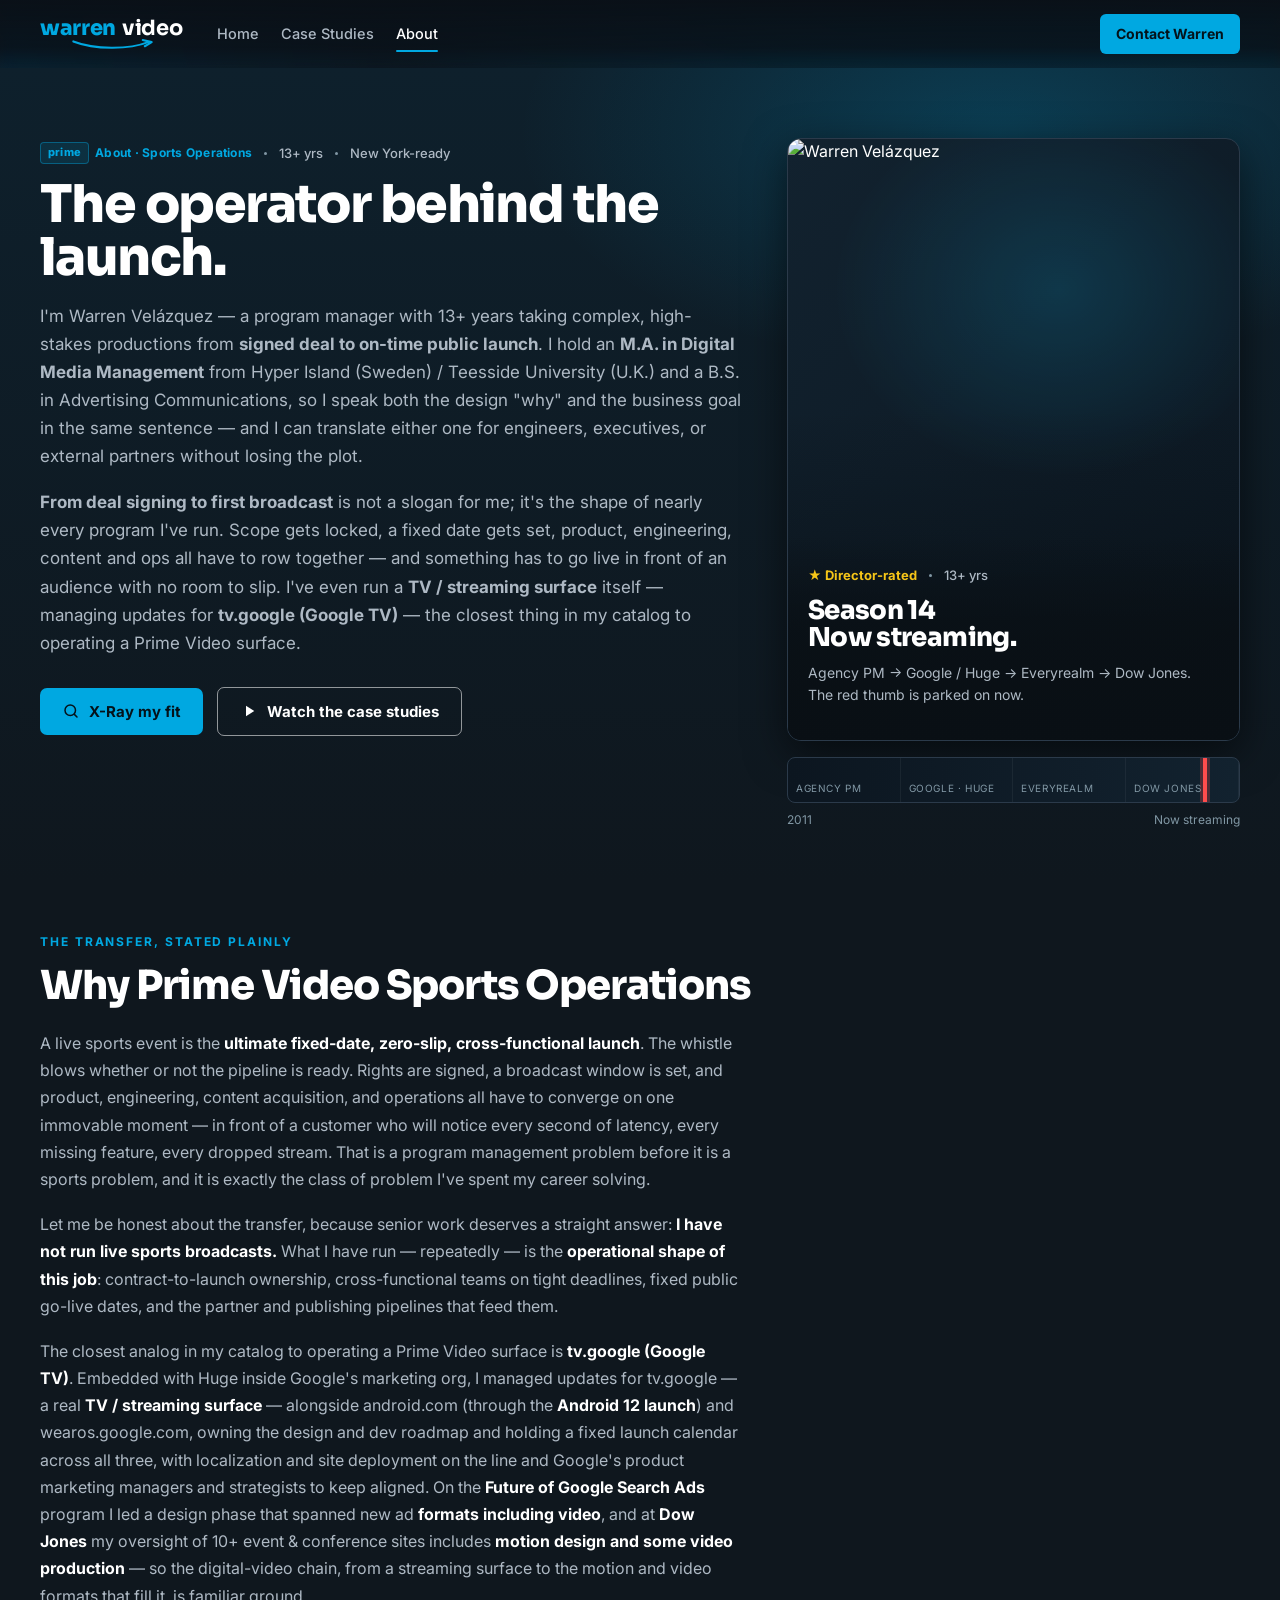
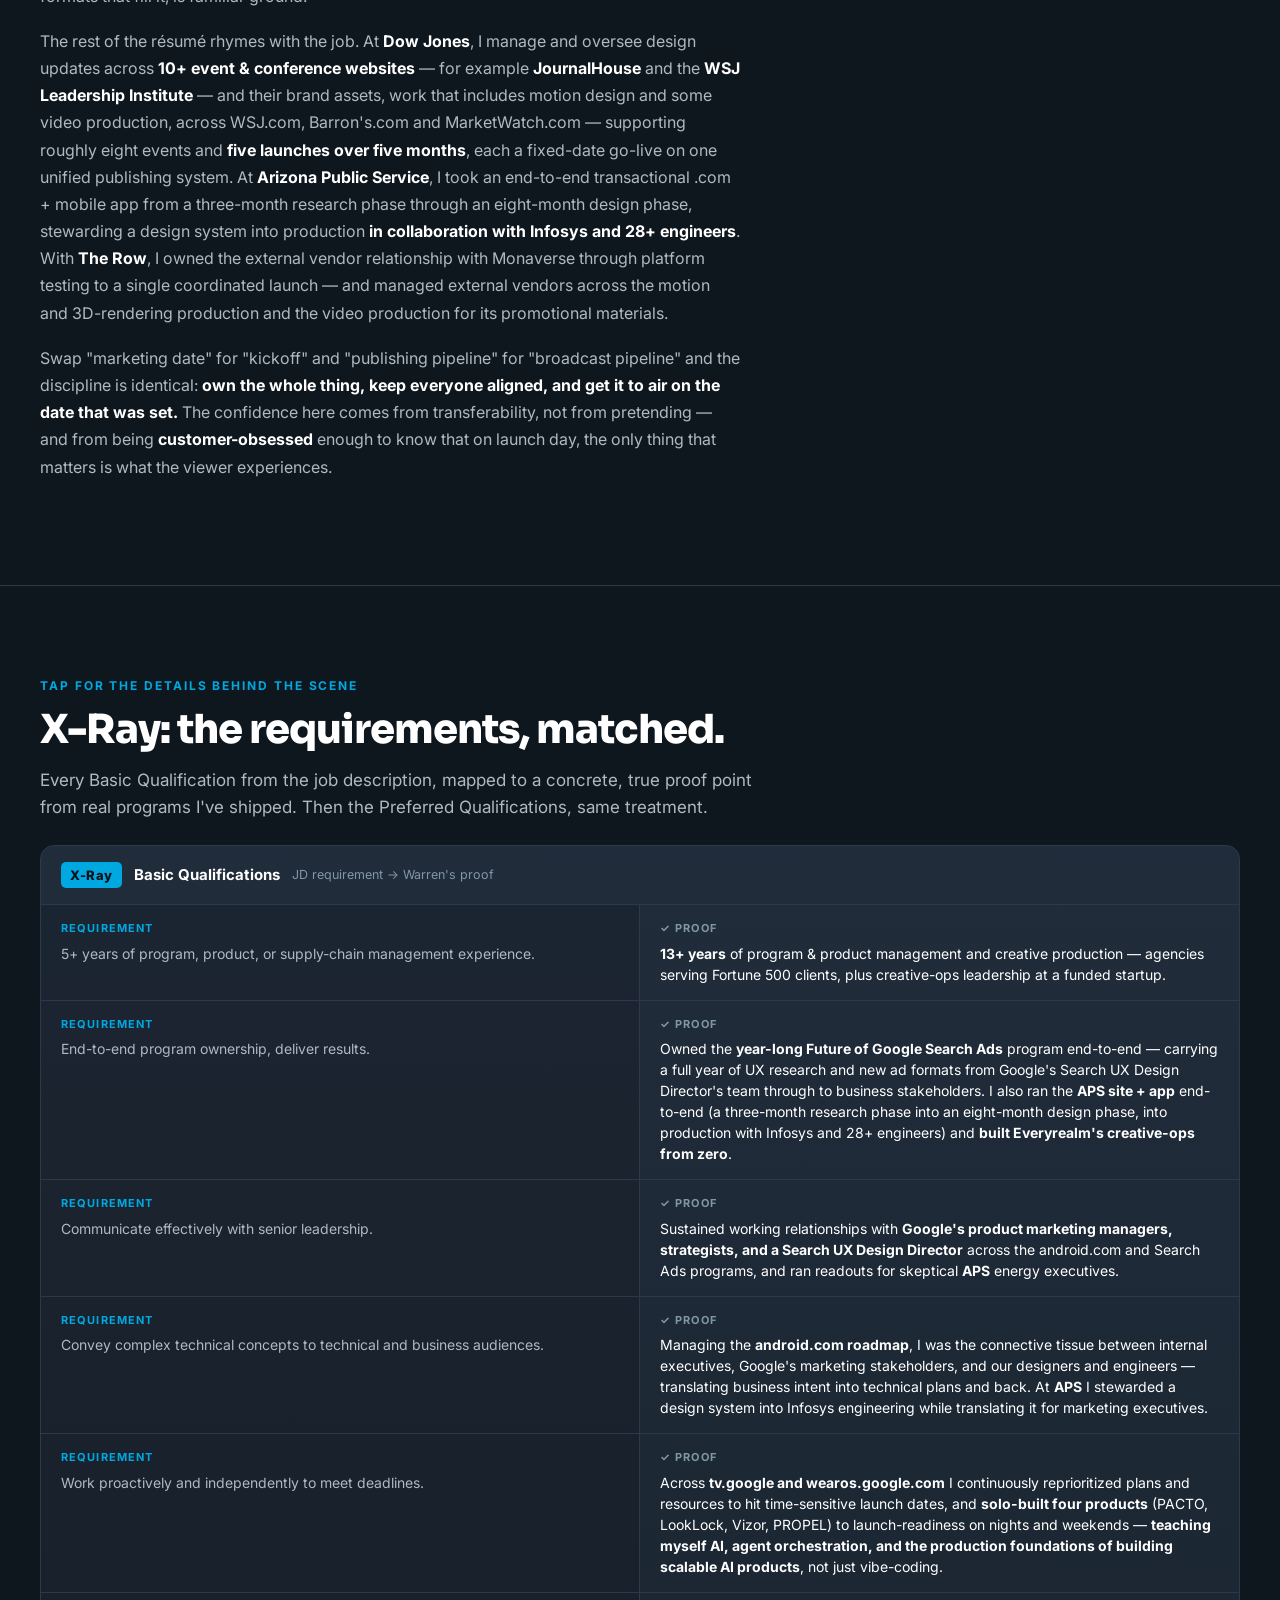
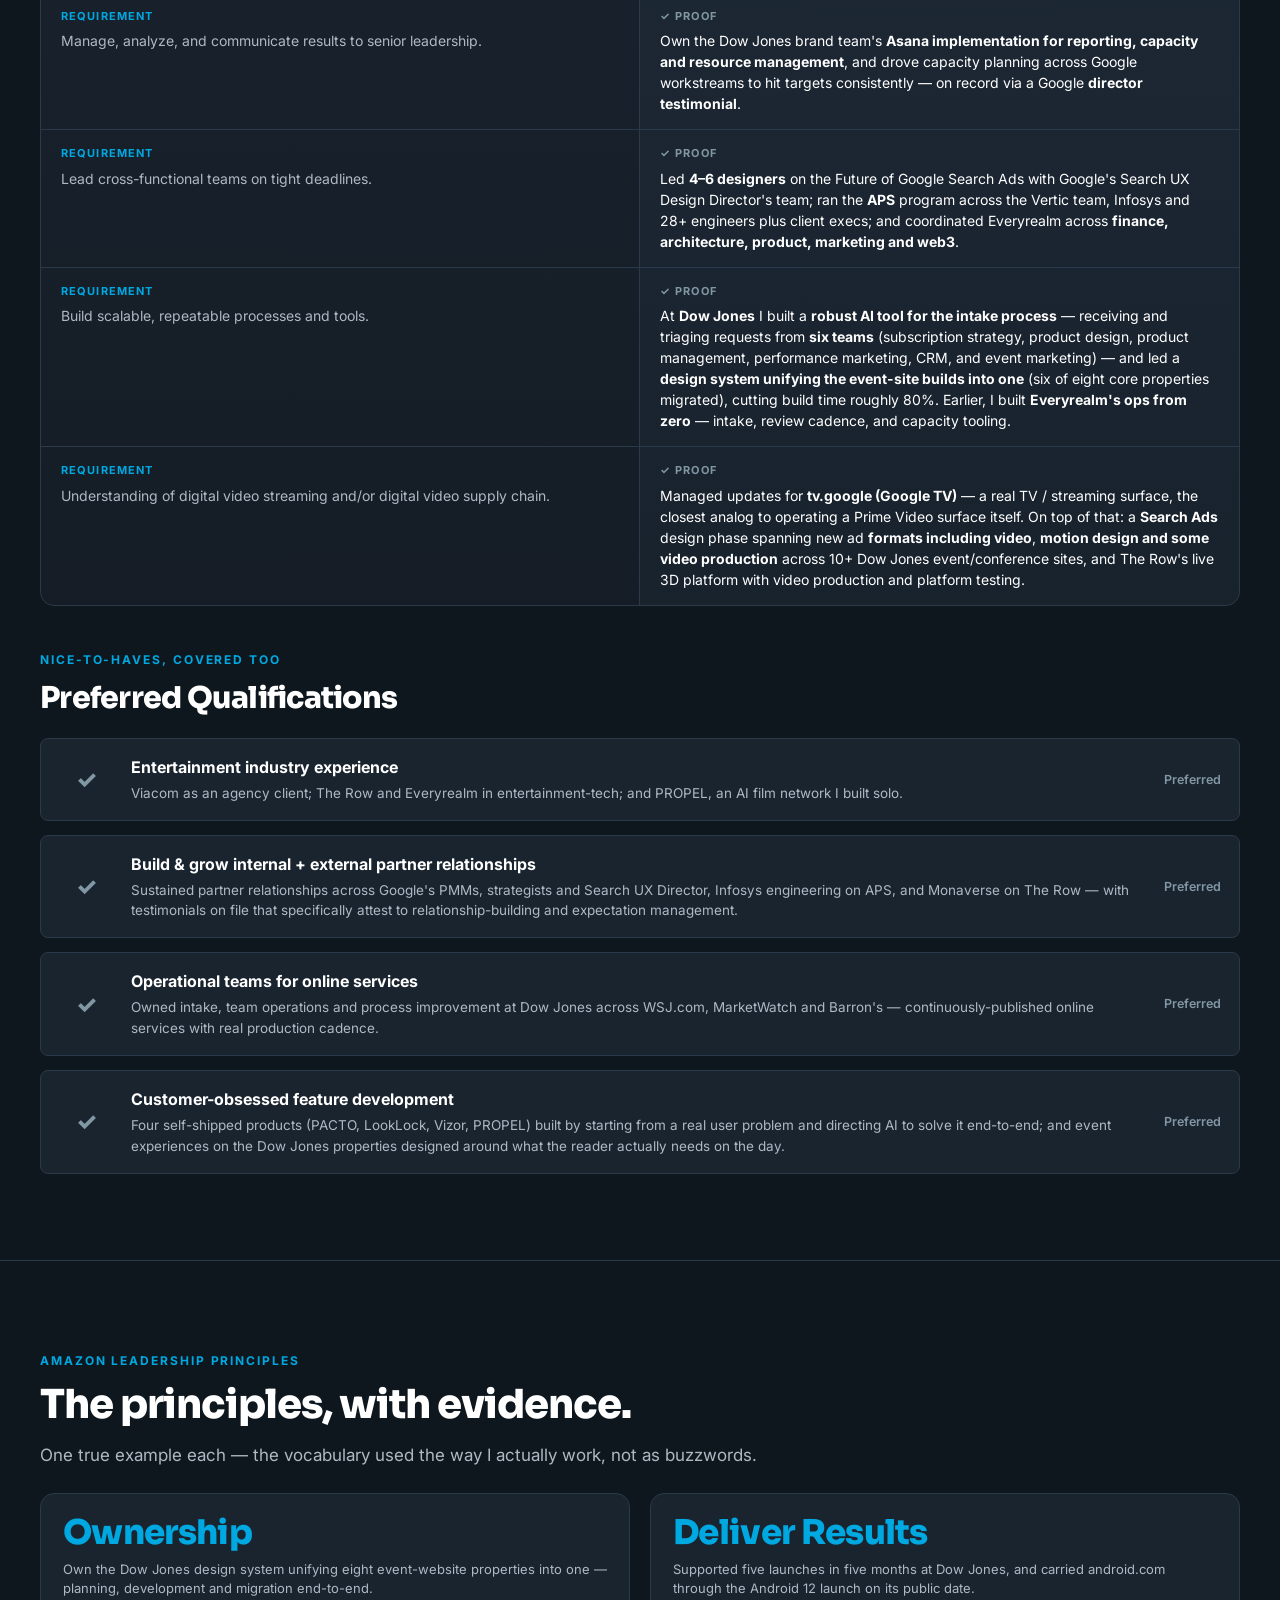
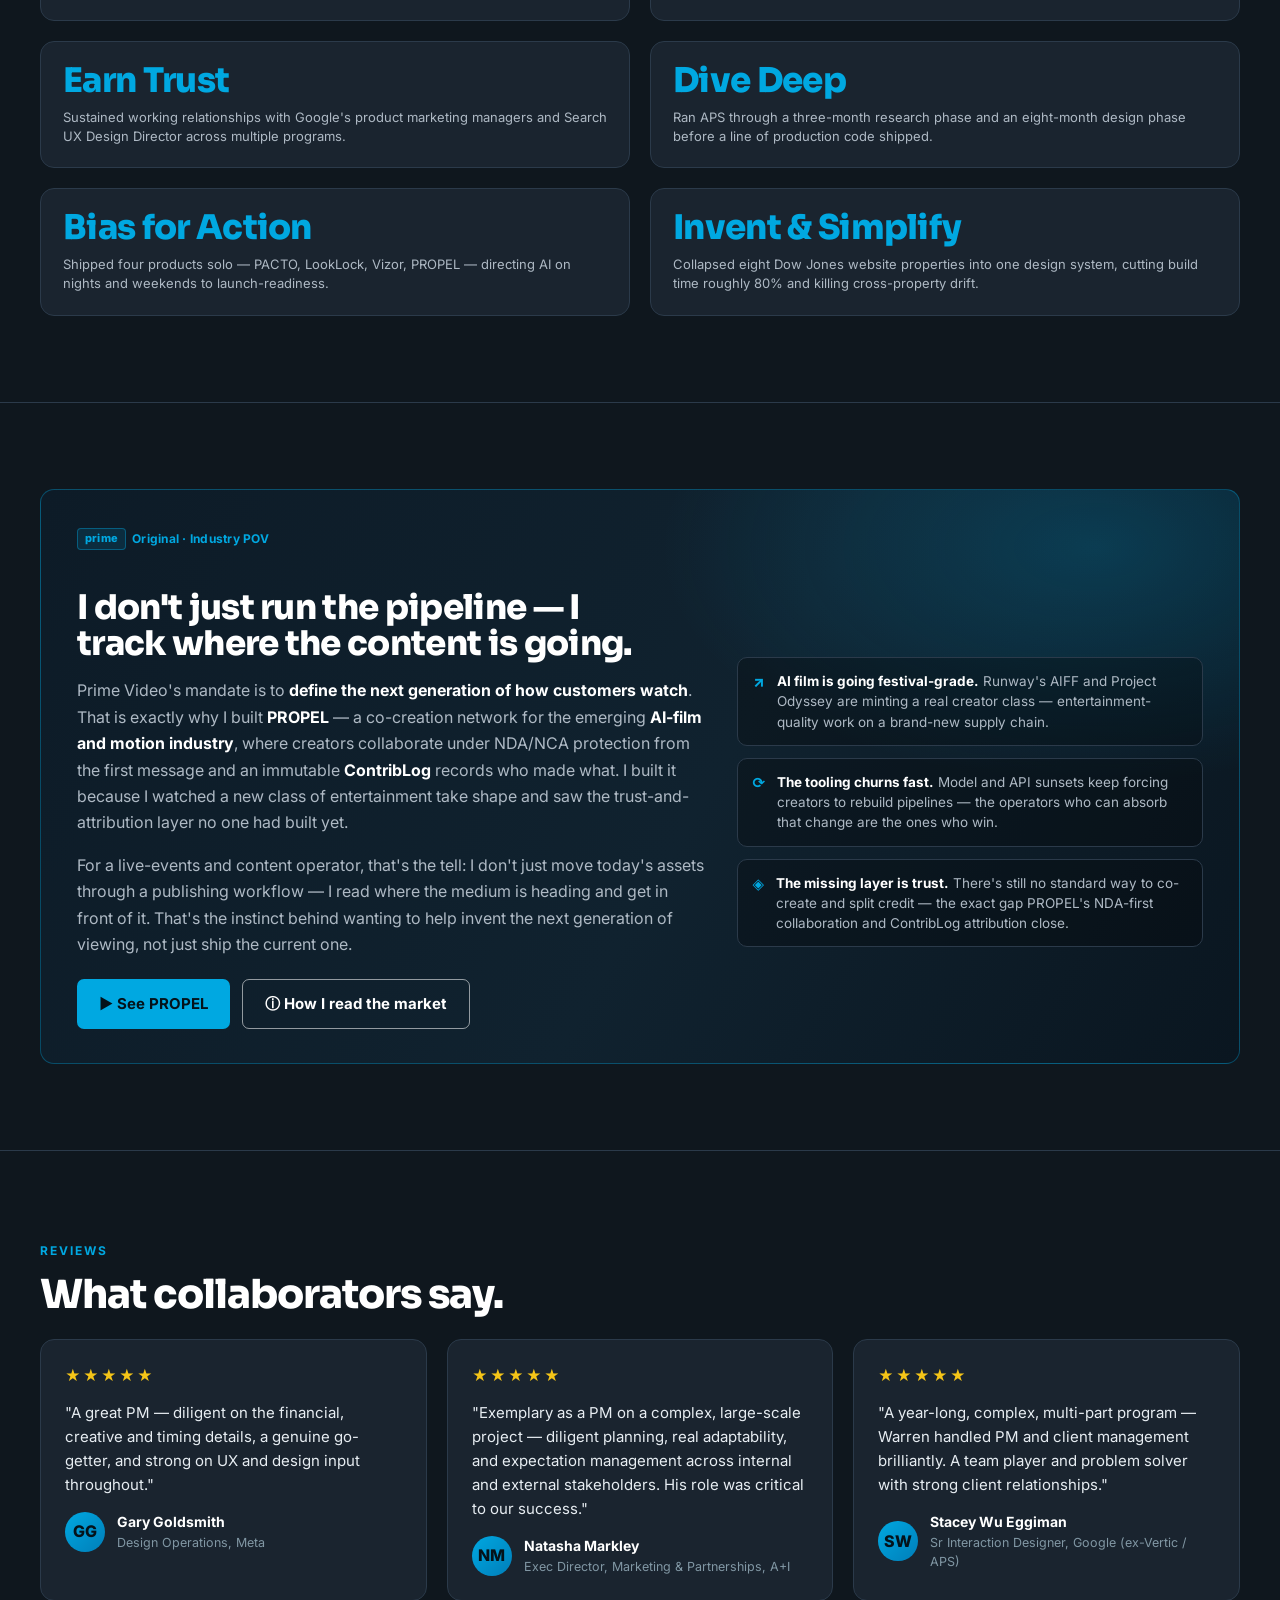
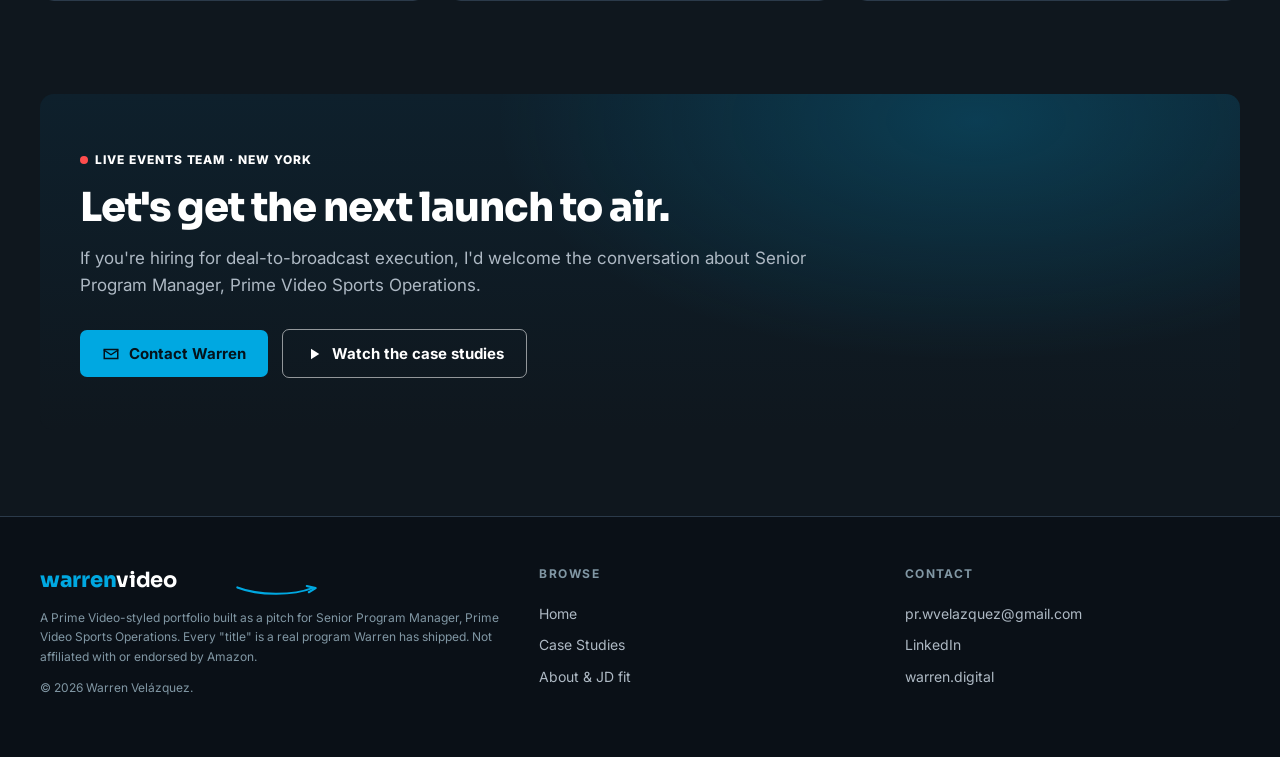
==== commit 60d09751: "Bust asset cache: version CSS/JS + no-cache" ====
--- a/about.html
+++ b/about.html
@@ -8,8 +8,8 @@
   <link rel="preconnect" href="https://fonts.googleapis.com" />
   <link rel="preconnect" href="https://fonts.gstatic.com" crossorigin />
   <link href="https://fonts.googleapis.com/css2?family=Inter:wght@400;500;600;700;800&display=swap" rel="stylesheet" />
-  <link rel="stylesheet" href="styles.css" />
-  <script src="app.js" defer></script>
+  <link rel="stylesheet" href="styles.css?v=7" />
+  <script src="app.js?v=7" defer></script>
 </head>
 <body>
 
--- a/styles.css
+++ b/styles.css
@@ -79,7 +79,10 @@
 /* =====================  LAYOUT  ===================== */
 .pv-wrap { max-width: var(--pv-maxw); margin: 0 auto; padding: 0 40px; position: relative; z-index: 1; }
 .pv-section { padding: 46px 0; position: relative; z-index: 1; }
-@media (max-width: 720px){ .pv-wrap { padding: 0 18px; } }
+@media (max-width: 720px){
+  .pv-wrap { padding: 0 22px; }
+  .pv-section { padding: 32px 0; }
+}
 
 /* =====================  TOP NAV  ===================== */
 .pv-nav {
@@ -92,7 +95,7 @@
   display: flex; align-items: center; gap: 26px;
   padding: 14px 40px;
 }
-@media (max-width: 720px){ .pv-nav-inner { padding: 12px 18px; gap: 16px; } }
+@media (max-width: 720px){ .pv-nav-inner { padding: 12px 22px; gap: 12px; } }
 
 /* Wordmark mirrors the real Prime Video lockup: lowercase, the lead word in
    Prime-blue, the second in white, with the Amazon "smile" arrow underlining it. */
@@ -126,7 +129,46 @@
   white-space: nowrap;
 }
 .pv-nav-cta:hover { background: var(--pv-blue-hi); transform: translateY(-1px); }
-@media (max-width: 860px){ .pv-navlinks { display: none; } }
+
+/* ---- Mobile nav: hamburger + slide-down panel (injected by app.js) ---- */
+.pv-nav-burger { display: none; }
+@media (max-width: 860px){
+  .pv-nav-inner { gap: 12px; }
+  .pv-navlinks {
+    position: absolute; top: 100%; left: 0; right: 0; z-index: 59;
+    flex-direction: column; align-items: stretch; gap: 0; margin: 0;
+    background: var(--pv-surface-2); border-top: 1px solid var(--pv-line);
+    box-shadow: 0 18px 40px rgba(0,0,0,.5);
+    padding: 4px 22px; max-height: 0; overflow: hidden; opacity: 0; pointer-events: none;
+    transition: max-height .3s var(--pv-ease), opacity .2s var(--pv-ease), padding .3s var(--pv-ease);
+  }
+  .pv-nav.nav-open .pv-navlinks { max-height: 70vh; opacity: 1; pointer-events: auto; padding: 4px 22px 12px; }
+  .pv-navlinks a { padding: 14px 2px; font-size: 16px; color: var(--pv-text); border-bottom: 1px solid var(--pv-line); }
+  .pv-navlinks a:last-child { border-bottom: 0; }
+  .pv-navlinks a[aria-current="page"] { color: var(--pv-blue); }
+  .pv-navlinks a[aria-current="page"]::after { display: none; }
+  /* three real <span> bars in a flex column — reliable & perfectly even */
+  .pv-nav-burger {
+    display: inline-flex; flex-direction: column; align-items: center; justify-content: center;
+    gap: 4px; flex: none; width: 42px; height: 42px; border: 1px solid var(--pv-line);
+    border-radius: 9px; background: rgba(255,255,255,.06); cursor: pointer; padding: 0; margin-left: 2px;
+    transition: background .2s;
+  }
+  .pv-nav-burger:hover { background: rgba(255,255,255,.12); }
+  .pv-nav-burger span {
+    display: block; width: 18px; height: 2px; background: #fff; border-radius: 2px;
+    transition: transform .25s var(--pv-ease), opacity .2s var(--pv-ease);
+  }
+  .pv-nav.nav-open .pv-nav-burger span:nth-child(1) { transform: translateY(6px) rotate(45deg); }
+  .pv-nav.nav-open .pv-nav-burger span:nth-child(2) { opacity: 0; }
+  .pv-nav.nav-open .pv-nav-burger span:nth-child(3) { transform: translateY(-6px) rotate(-45deg); }
+  .pv-logo .pv-prime, .pv-logo .pv-badge { font-size: 19px; }
+  .pv-nav-cta { padding: 8px 14px; font-size: 13px; }
+}
+@media (max-width: 400px){
+  .pv-nav-cta { padding: 8px 12px; font-size: 12.5px; }
+  .pv-logo .pv-prime, .pv-logo .pv-badge { font-size: 18px; }
+}
 
 /* =====================  BADGES / PILLS  ===================== */
 .pv-prime-tag {
@@ -210,7 +252,15 @@
 .pv-hero .pv-tagline { font-size: clamp(18px, 2.1vw, 25px); color: #dfe7ee; font-weight: 600; margin: 12px 0 0; max-width: 30ch; }
 .pv-hero .pv-synopsis { font-size: 16.5px; color: var(--pv-text-2); max-width: 62ch; margin: 20px 0 0; line-height: 1.6; }
 .pv-hero-actions { display: flex; align-items: center; gap: 14px; margin-top: 30px; flex-wrap: wrap; }
-@media (max-width: 720px){ .pv-hero { min-height: 76vh; } .pv-hero-inner, .pv-hero-bg::after { } .pv-hero-inner { padding: 0 18px 40px; } }
+@media (max-width: 720px){
+  .pv-hero { min-height: 82vh; }
+  .pv-hero-inner { padding: 84px 22px 40px; }
+  .pv-hero h1 { font-size: clamp(34px, 11vw, 52px); }
+  .pv-hero .pv-tagline { font-size: 19px; }
+  .pv-hero .pv-synopsis { font-size: 15.5px; }
+  .pv-hero-actions { gap: 10px; }
+  .pv-hero-actions .pv-btn { flex: 1; justify-content: center; }
+}
 
 /* =====================  HERO PORTRAIT (Netflix-style, half-hidden right)  ===================== */
 .pv-hero-portrait {
@@ -284,7 +334,13 @@
 .pv-row-scroll {
   display: grid; grid-auto-flow: column; grid-auto-columns: 348px;
   gap: 20px; overflow-x: auto; scroll-snap-type: x proximity;
+  -webkit-overflow-scrolling: touch; overscroll-behavior-x: contain;
   padding: 6px 4px 20px; scrollbar-width: thin; scrollbar-color: var(--pv-surface-3) transparent;
+}
+/* free, momentum scrolling on touch — snap + hover-transitions make it feel jumpy */
+@media (hover: none){
+  .pv-row-scroll { scroll-snap-type: none; }
+  .pv-row-scroll .pv-card { scroll-snap-align: none; transition: none; }
 }
 .pv-row-scroll::-webkit-scrollbar { height: 8px; }
 .pv-row-scroll::-webkit-scrollbar-thumb { background: var(--pv-surface-3); border-radius: 8px; }
@@ -430,7 +486,16 @@
   position: relative; box-shadow: var(--pv-shadow);
 }
 .pv-poster .glow { position:absolute; inset:0; background: radial-gradient(360px 300px at 60% 25%, rgba(0,168,225,.34), transparent 62%); }
-.pv-poster .cap { position: absolute; left: 0; right: 0; bottom: 0; padding: 20px; }
+.pv-poster .cap {
+  position: absolute; left: 0; right: 0; bottom: 0; padding: 26px 20px 20px; z-index: 2;
+  background: linear-gradient(180deg, rgba(9,15,20,0), rgba(9,15,20,.72) 42%, rgba(9,15,20,.95) 100%);
+}
+@media (max-width: 900px){
+  .pv-poster { aspect-ratio: 16 / 10; }
+  .pv-poster .cap { padding: 34px 18px 18px; }
+  .pv-poster .cap h2 { font-size: 20px !important; }
+  .pv-poster .cap .pv-lead { font-size: 13px !important; margin-top: 6px !important; }
+}
 
 /* generic content prose block */
 .pv-prose { max-width: 70ch; }
@@ -454,9 +519,11 @@
 @media (max-width: 720px){ .pv-ep { grid-template-columns: 40px 1fr; } .pv-ep .runtime { display: none; } }
 
 /* =====================  STAT STRIP  ===================== */
-.pv-stats { display: grid; grid-template-columns: repeat(4, 1fr); gap: 16px; }
-@media (max-width: 860px){ .pv-stats { grid-template-columns: repeat(2, 1fr); } }
-.pv-stat { background: var(--pv-surface); border: 1px solid var(--pv-line); border-radius: var(--pv-radius-lg); padding: 22px; }
+.pv-stats { display: grid; grid-template-columns: repeat(4, minmax(0, 1fr)); gap: 16px; }
+@media (max-width: 860px){ .pv-stats { grid-template-columns: minmax(0, 1fr) minmax(0, 1fr); } }
+@media (max-width: 560px){ .pv-stats { grid-template-columns: 1fr; } .pv-stat .v { font-size: 30px; } }
+.pv-stat { background: var(--pv-surface); border: 1px solid var(--pv-line); border-radius: var(--pv-radius-lg); padding: 22px; min-width: 0; }
+.pv-stat .v { overflow-wrap: anywhere; }
 .pv-stat .v { font-size: 34px; font-weight: 800; letter-spacing: -.02em; color: #fff; line-height: 1; }
 .pv-stat .v .accent { color: var(--pv-blue); }
 .pv-stat .l { font-size: 13px; color: var(--pv-text-2); margin-top: 10px; line-height: 1.45; }
@@ -481,7 +548,7 @@
 /* =====================  FOOTER  ===================== */
 .pv-footer { border-top: 1px solid var(--pv-line); background: var(--pv-bg-2); margin-top: 40px; }
 .pv-footer-inner { max-width: var(--pv-maxw); margin: 0 auto; padding: 48px 40px; display: grid; grid-template-columns: 1.4fr 1fr 1fr; gap: 30px; }
-@media (max-width: 720px){ .pv-footer-inner { grid-template-columns: 1fr; padding: 34px 18px; } }
+@media (max-width: 720px){ .pv-footer-inner { grid-template-columns: 1fr; padding: 32px 22px; gap: 22px; } }
 .pv-footer h4 { font-size: 12px; text-transform: uppercase; letter-spacing: .12em; color: var(--pv-text-3); margin: 0 0 14px; }
 .pv-footer a { color: var(--pv-text-2); font-size: 14px; display: block; padding: 5px 0; transition: color .2s; }
 .pv-footer a:hover { color: var(--pv-blue); }
@@ -599,3 +666,46 @@
 
 /* Keep the leftmost card badge visible past the prev arrow */
 .pv-row-arrow { width: 54px; }
+
+/* =====================  MOBILE POLISH (audit round)  ===================== */
+@media (max-width: 720px){
+  /* tiny scrubber labels collide at phone widths — rely on the end labels */
+  .pv-scrubber-seg::after { display: none; }
+  /* align the first card's left edge to the page gutter */
+  .pv-row-scroll { padding-left: 0; padding-right: 0; }
+  /* stack the row header so title / sub / scroll-cue don't crowd */
+  .pv-row-head { flex-direction: column; align-items: flex-start; gap: 6px; }
+  .pv-row-head > div { width: 100%; }
+  .pv-row-title { font-size: 20px; }
+  .pv-row-sub { order: 3; }
+  .pv-row-scrollcue { order: 2; margin-top: 2px; }
+  /* center the PROPEL spotlight buttons on mobile */
+  .pv-spotlight .pv-xray-cta { justify-content: center; }
+  .pv-spotlight .pv-xray-cta .pv-btn { flex: 1; justify-content: center; min-width: 0; }
+  /* inline-padded CTA/stat cards must respect the mobile gutter */
+  .pv-detail-hero { padding-left: 22px !important; padding-right: 22px !important; }
+  .pv-section > .pv-wrap > .pv-stat[style] { padding-left: 22px !important; padding-right: 22px !important; }
+}
+/* stack hero buttons full-width on phones so labels never clip */
+@media (max-width: 480px){
+  .pv-hero-actions { flex-direction: column; align-items: stretch; }
+  .pv-hero-actions .pv-btn { flex: none; width: 100%; }
+}
+/* solid nav background while the mobile menu is open */
+@media (max-width: 860px){
+  .pv-nav.nav-open { background: var(--pv-bg-2); }
+  /* modal close target ≥40px and clear of the title on narrow screens */
+  .pv-modal-close { width: 40px; height: 40px; }
+  .pv-modal-hero { padding-top: 46px; }
+}
+/* On touch, keep a SUBTLE play cue (small, not covering the art/badges) rather
+   than the big hover disc. The whole card is tappable + the row sub says so. */
+@media (hover: none){
+  .pv-card .pv-playhint { opacity: 1; align-items: flex-end; justify-content: flex-end; padding: 12px; }
+  .pv-card .pv-playhint .disc { width: 34px; height: 34px; font-size: 13px; background: rgba(0,168,225,.85); }
+}
+/* tighten the nav bar so it never overflows very narrow phones */
+@media (max-width: 400px){
+  .pv-nav-inner { gap: 8px; }
+  .pv-nav-cta { padding: 8px 10px; font-size: 12px; }
+}
